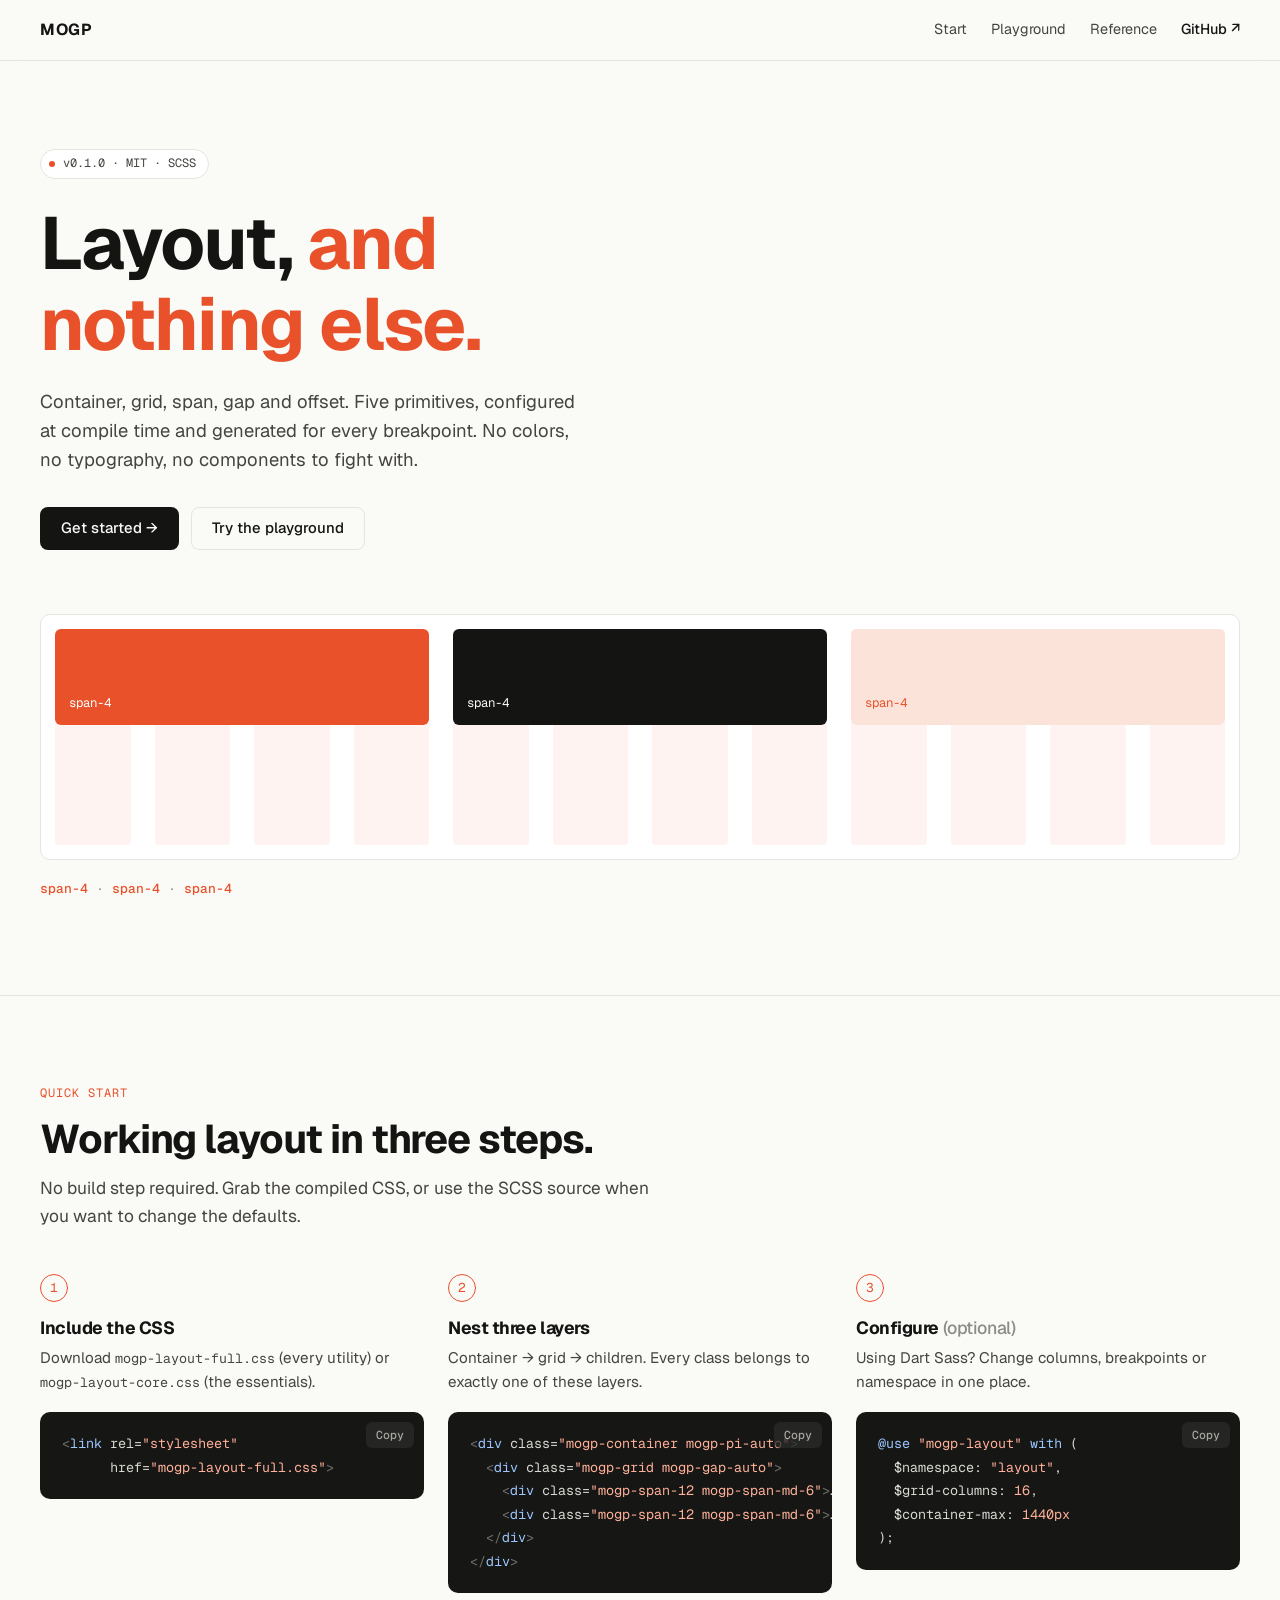
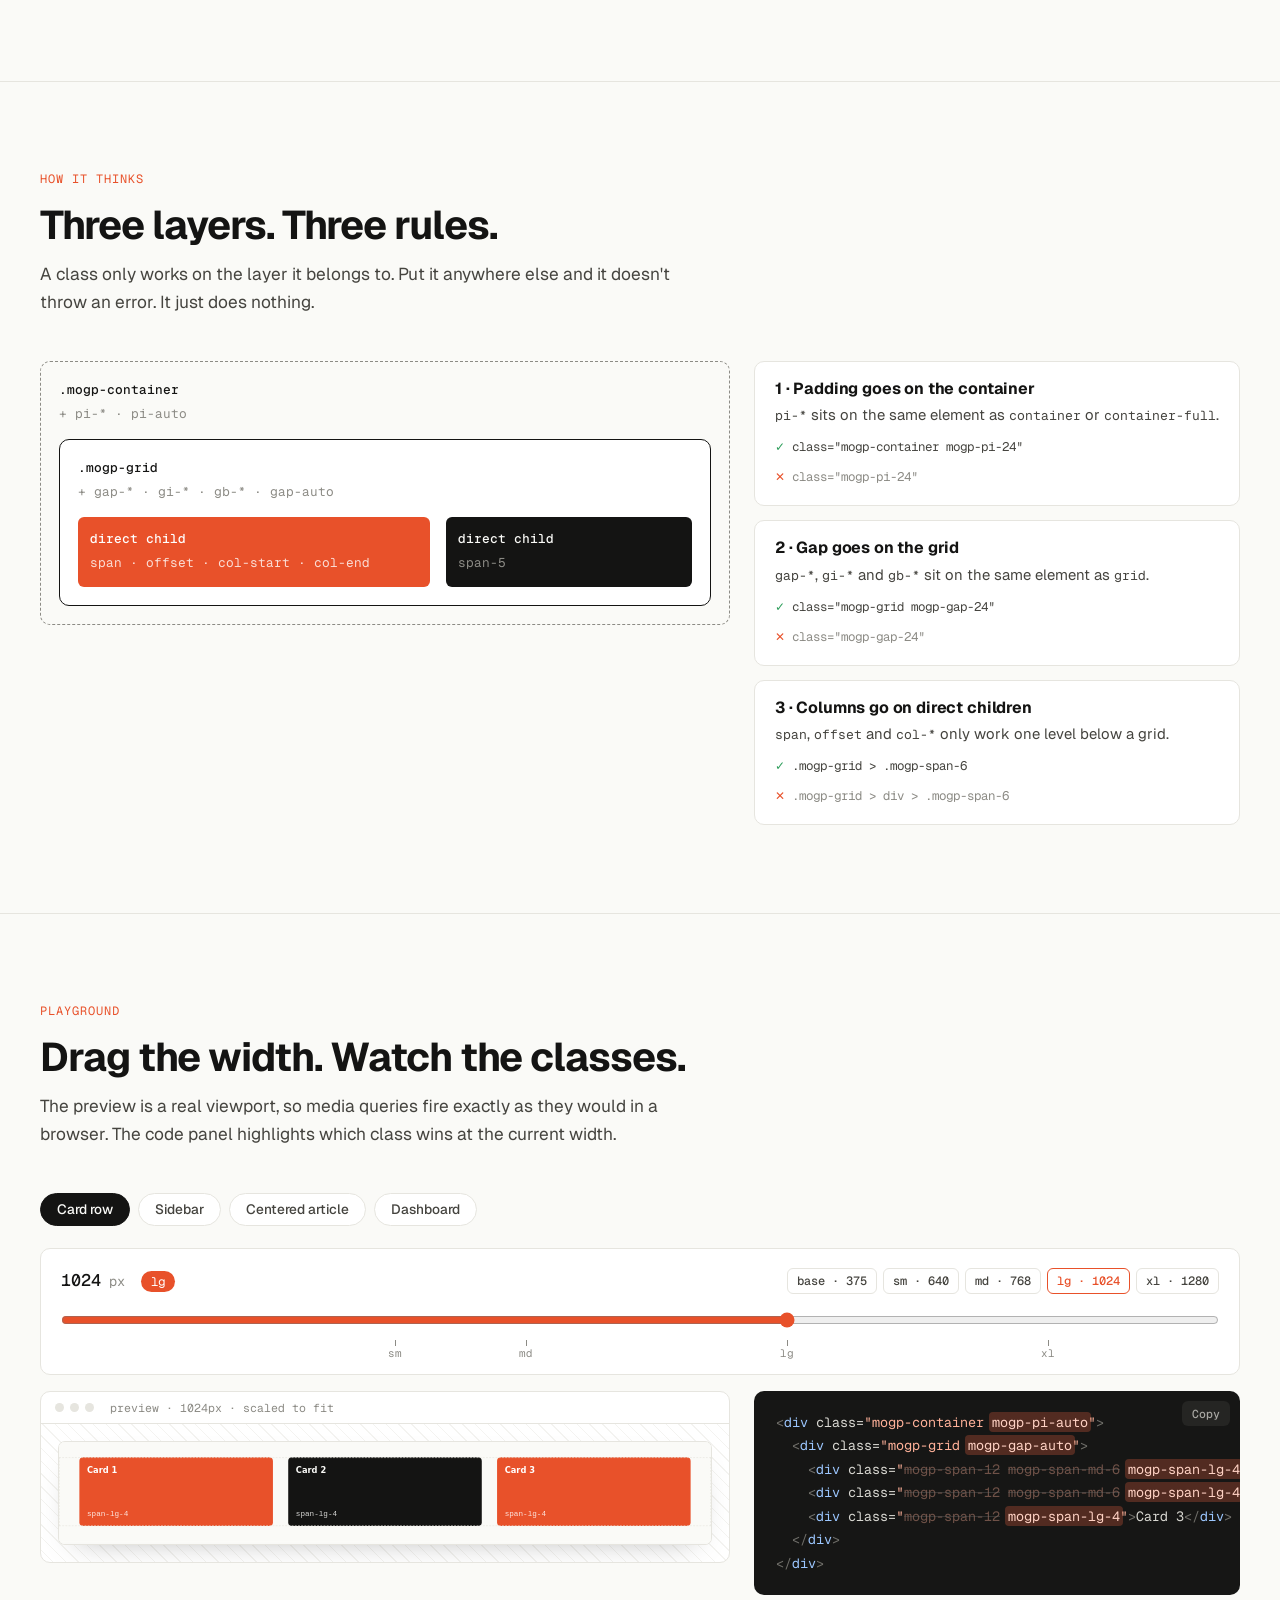
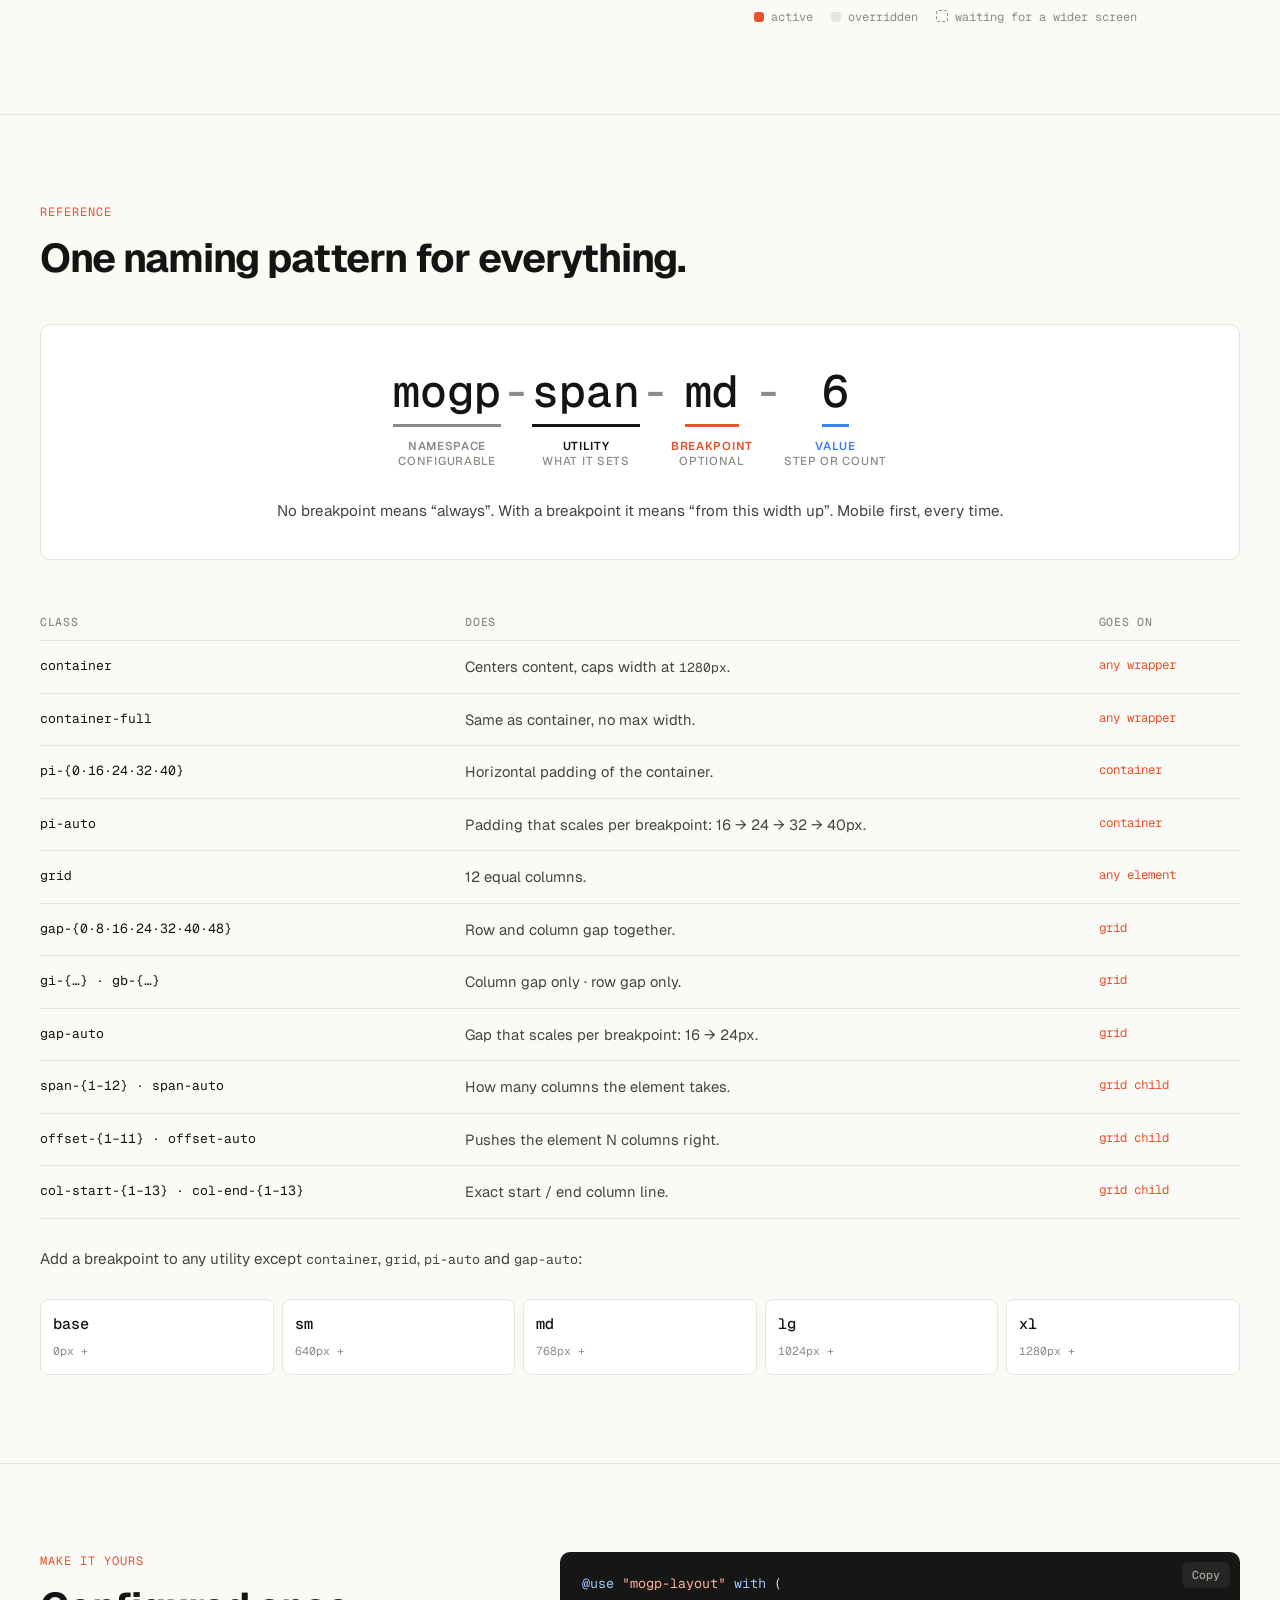
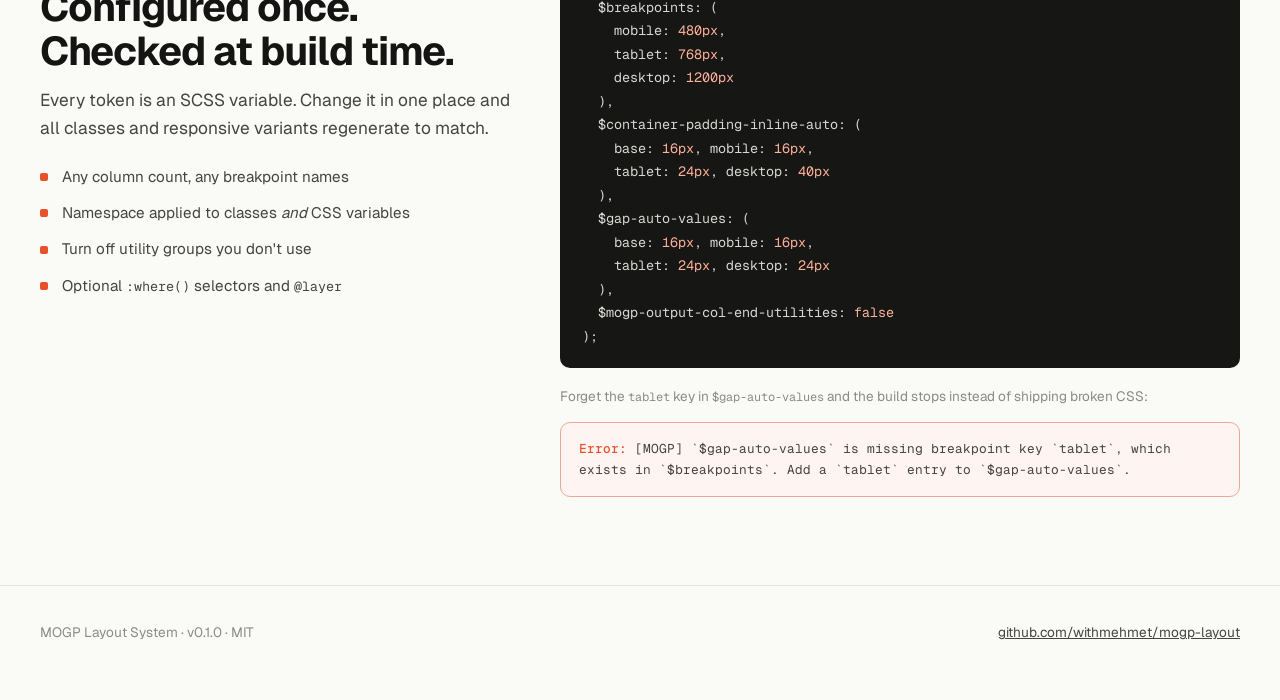
==== index.html @ 2ee68ce1 "Add GitHub Pages demo" ====
<!DOCTYPE html>
<html lang="en">
<head>
<meta charset="UTF-8">
<meta name="viewport" content="width=device-width, initial-scale=1">
<title>MOGP Layout System</title>
<meta name="description" content="MOGP: container, grid, span, gap and offset. A minimal, compile-time configurable SCSS layout system.">

<link rel="preconnect" href="https://fonts.googleapis.com">
<link rel="preconnect" href="https://fonts.gstatic.com" crossorigin>
<link href="https://fonts.googleapis.com/css2?family=Geist:wght@400;500;600;700&family=Geist+Mono:wght@400;500&display=swap" rel="stylesheet">

<!-- The library itself. This page's layout is built entirely with it. -->
<link rel="stylesheet" href="mogp-layout-full.css">

<style>
  /*
    Page chrome only: color, type, vertical rhythm, a little flex.
    Every container / grid / column decision on this page is a MOGP class.
  */

  :root {
    --bg:        #FAFAF7;
    --surface:   #FFFFFF;
    --line:      #E6E5DF;
    --muted:     #8C8B85;
    --text:      #45443F;
    --ink:       #141413;
    --accent:    #E8512A;
    --accent-2:  #FBE3DA;
    --code-bg:   #161615;
    --code-text: #D9D8D2;
    --code-dim:  #6F6E69;

    --font-sans: "Geist", -apple-system, "Segoe UI", sans-serif;
    --font-mono: "Geist Mono", ui-monospace, "Cascadia Code", monospace;
    --radius: 10px;
  }

  @media (prefers-color-scheme: dark) {
    :root {
      --bg:        #111110;
      --surface:   #1A1A19;
      --line:      #2A2A28;
      --muted:     #85847E;
      --text:      #C4C3BD;
      --ink:       #F4F3EE;
      --accent:    #FF6A42;
      --accent-2:  #3A1F16;
      --code-bg:   #0B0B0A;
      --code-text: #D9D8D2;
      --code-dim:  #5E5D58;
    }
  }

  * { box-sizing: border-box; }
  html { scroll-behavior: smooth; scroll-padding-top: 72px; }

  body {
    margin: 0;
    background: var(--bg);
    color: var(--text);
    font-family: var(--font-sans);
    font-size: 16px;
    line-height: 1.6;
    -webkit-font-smoothing: antialiased;
  }

  h1, h2, h3 { color: var(--ink); margin: 0; letter-spacing: -0.025em; line-height: 1.1; }
  p { margin: 0; }
  a { color: inherit; }
  code { font-family: var(--font-mono); font-size: 0.88em; }
  :focus-visible { outline: 2px solid var(--accent); outline-offset: 3px; border-radius: 4px; }

  .flex-row { display: flex; align-items: center; gap: 12px; flex-wrap: wrap; }
  .flex-between { display: flex; align-items: center; justify-content: space-between; gap: 16px; }

  /* ---------- header ---------- */
  .site-header {
    position: sticky; top: 0; z-index: 10;
    background: color-mix(in srgb, var(--bg) 85%, transparent);
    backdrop-filter: blur(10px);
    border-bottom: 1px solid var(--line);
  }
  .site-header .flex-between { block-size: 60px; }
  .wordmark { font-weight: 700; color: var(--ink); text-decoration: none; letter-spacing: 0.04em; }
  .nav { display: flex; gap: 24px; font-size: 0.9rem; }
  .nav a { text-decoration: none; color: var(--text); }
  .nav a:hover { color: var(--ink); }
  .nav .nav-gh { color: var(--ink); font-weight: 500; }
  @media (max-width: 639px) { .nav .nav-hide-sm { display: none; } }

  /* ---------- sections ---------- */
  .section { padding-block: 88px; border-top: 1px solid var(--line); }
  .eyebrow {
    font-family: var(--font-mono); font-size: 0.75rem; letter-spacing: 0.08em;
    text-transform: uppercase; color: var(--accent); margin-bottom: 14px;
  }
  .section h2 { font-size: clamp(1.8rem, 3.6vw, 2.5rem); }
  .section .lead { margin-top: 14px; font-size: 1.08rem; max-inline-size: 58ch; }
  .section-body { margin-top: 44px; }

  /* ---------- hero ---------- */
  .hero { padding-block: 88px 96px; }
  .badge {
    display: inline-flex; align-items: center; gap: 8px;
    font-family: var(--font-mono); font-size: 0.75rem; color: var(--text);
    border: 1px solid var(--line); border-radius: 999px; padding: 4px 12px 4px 8px;
    background: var(--surface);
  }
  .badge i { inline-size: 6px; block-size: 6px; border-radius: 50%; background: var(--accent); }
  .hero h1 { margin-top: 24px; font-size: clamp(2.6rem, 6.4vw, 4.6rem); font-weight: 700; max-inline-size: 13ch; }
  .hero h1 em { font-style: normal; color: var(--accent); }
  .hero .lead { margin-top: 22px; font-size: 1.15rem; max-inline-size: 46ch; }
  .hero-actions { margin-top: 32px; }

  .btn {
    display: inline-flex; align-items: center; gap: 8px;
    font: 500 0.93rem/1 var(--font-sans); text-decoration: none; cursor: pointer;
    padding: 13px 20px; border-radius: 8px; border: 1px solid transparent;
    transition: transform .15s ease, background .15s ease;
  }
  .btn:hover { transform: translateY(-1px); }
  .btn-primary { background: var(--ink); color: var(--bg); }
  .btn-ghost { background: transparent; color: var(--ink); border-color: var(--line); }
  .btn-ghost:hover { border-color: var(--muted); }

  .hero-stage { margin-top: 64px; }
  .hero-caption { margin-top: 18px; font-family: var(--font-mono); font-size: 0.82rem; color: var(--muted); min-block-size: 1.6em; transition: opacity .25s ease; }
  .hero-caption b { color: var(--accent); font-weight: 500; }

  /* live grid with a 12-column guide behind it */
  .guided { position: relative; padding: 14px; border: 1px solid var(--line); border-radius: var(--radius); background: var(--surface); }
  .guide { position: absolute; inset: 14px; pointer-events: none; }
  .guide > span { background: color-mix(in srgb, var(--accent) 7%, transparent); border-radius: 4px; }
  /* Reserve height for the tallest state (2 rows of cells) so cycling
     between 1-row and 2-row layouts never shifts the page below it. */
  .guided > .mogp-grid:not(.guide) { position: relative; min-block-size: 216px; align-content: start; }

  .cell {
    min-block-size: 96px; border-radius: 6px; padding: 12px 14px;
    background: var(--accent); color: #fff;
    display: flex; align-items: flex-end;
    font-family: var(--font-mono); font-size: 0.78rem;
    overflow-wrap: anywhere;
  }
  .cell.alt { background: var(--ink); color: var(--bg); }
  .cell.soft { background: var(--accent-2); color: var(--accent); }

  /* ---------- code ---------- */
  .code {
    position: relative; background: var(--code-bg); color: var(--code-text);
    border-radius: var(--radius); font: 0.84rem/1.75 var(--font-mono);
    padding: 20px 22px; overflow-x: auto; white-space: pre; min-inline-size: 0;
  }
  .code .t { color: var(--code-dim); }
  .code .c { color: #FFB199; }
  .code .k { color: #9CC7FF; }
  .copy {
    position: absolute; top: 10px; right: 10px;
    font: 500 0.72rem/1 var(--font-mono); color: var(--code-text);
    background: #2A2A28; border: 0; border-radius: 6px; padding: 7px 10px; cursor: pointer;
    opacity: .75;
  }
  .copy:hover { opacity: 1; }
  @media (max-width: 639px) { .code:has(.copy) { padding-top: 48px; } }

  /* ---------- quick start ---------- */
  .step { min-inline-size: 0; }
  .step-num {
    font-family: var(--font-mono); font-size: 0.8rem; color: var(--accent);
    border: 1px solid var(--accent); border-radius: 999px;
    inline-size: 28px; block-size: 28px; display: grid; place-items: center;
  }
  .step h3 { font-size: 1.1rem; margin-top: 16px; }
  .step p { margin-top: 8px; font-size: 0.95rem; }
  .step .code { margin-top: 18px; }

  /* ---------- mental model ---------- */
  .model { font-family: var(--font-mono); font-size: 0.8rem; }
  .layer { border-radius: var(--radius); padding: 18px; position: relative; }
  .layer-tag { display: inline-block; font-weight: 500; color: var(--ink); margin-bottom: 4px; }
  .layer-hint { color: var(--muted); display: block; margin-bottom: 14px; }
  .layer-container { border: 1.5px dashed var(--muted); }
  .layer-grid { border: 1.5px solid var(--ink); background: var(--surface); }
  .layer-child { border-radius: 6px; background: var(--accent); color: #fff; padding: 12px; min-block-size: 70px; }
  .layer-child .layer-tag { color: #fff; }
  .layer-child .layer-hint { color: rgba(255,255,255,.8); margin: 0; }

  .rules { display: grid; gap: 14px; }
  .rule { background: var(--surface); border: 1px solid var(--line); border-radius: var(--radius); padding: 18px 20px; }
  .rule h3 { font-size: 1rem; letter-spacing: -0.01em; }
  .rule p { margin-top: 6px; font-size: 0.93rem; }
  .rule .ok, .rule .no { display: block; margin-top: 10px; font-family: var(--font-mono); font-size: 0.78rem; overflow-wrap: anywhere; }
  .rule .ok::before { content: "✓  "; color: #2E9E5B; }
  .rule .no { color: var(--muted); }
  .rule .no::before { content: "✕  "; color: var(--accent); }

  /* ---------- playground ---------- */
  .pg-presets { display: flex; gap: 8px; flex-wrap: wrap; }
  .chip {
    font: 500 0.85rem/1 var(--font-sans); color: var(--text); cursor: pointer;
    background: var(--surface); border: 1px solid var(--line); border-radius: 999px; padding: 9px 16px;
  }
  .chip:hover { border-color: var(--muted); }
  .chip[aria-pressed="true"] { background: var(--ink); color: var(--bg); border-color: var(--ink); }

  .pg-controls { margin-top: 22px; background: var(--surface); border: 1px solid var(--line); border-radius: var(--radius); padding: 18px 20px 12px; }
  .pg-readout { font-family: var(--font-mono); font-size: 0.85rem; color: var(--muted); }
  .pg-readout b { color: var(--ink); font-weight: 500; font-size: 1.05rem; }
  .pg-readout .bp-pill { color: #fff; background: var(--accent); border-radius: 999px; padding: 2px 10px; margin-left: 8px; font-size: 0.78rem; }
  .bp-jumps { display: flex; gap: 6px; flex-wrap: wrap; }
  .bp-jumps button {
    font: 500 0.75rem/1 var(--font-mono); color: var(--text); cursor: pointer;
    background: transparent; border: 1px solid var(--line); border-radius: 6px; padding: 6px 9px;
  }
  .bp-jumps button.is-active { color: var(--accent); border-color: var(--accent); }

  .slider-wrap { position: relative; margin-top: 16px; padding-bottom: 26px; }
  input[type="range"] { inline-size: 100%; accent-color: var(--accent); margin: 0; }
  .ticks { position: absolute; left: 0; right: 0; bottom: 0; block-size: 22px; font: 0.68rem/1 var(--font-mono); color: var(--muted); }
  .ticks span { position: absolute; transform: translateX(-50%); white-space: nowrap; padding-top: 8px; }
  .ticks span::before { content: ""; position: absolute; top: 0; left: 50%; block-size: 6px; border-left: 1px solid var(--muted); }

  .browser { margin-top: 16px; border: 1px solid var(--line); border-radius: var(--radius); overflow: hidden; background: var(--surface); }
  .browser-bar { display: flex; align-items: center; gap: 6px; padding: 10px 14px; border-bottom: 1px solid var(--line); }
  .browser-bar i { inline-size: 9px; block-size: 9px; border-radius: 50%; background: var(--line); }
  .browser-bar span { margin-left: 10px; font: 0.72rem/1 var(--font-mono); color: var(--muted); }
  .stage { padding: 18px; background: repeating-linear-gradient(45deg, transparent 0 8px, color-mix(in srgb, var(--line) 45%, transparent) 8px 9px); }
  .frame-box { position: relative; margin-inline: auto; overflow: hidden; border-radius: 6px; box-shadow: 0 0 0 1px var(--line), 0 12px 32px -18px rgba(0,0,0,.35); transition: width .08s linear; }
  .frame-box iframe { position: absolute; top: 0; left: 0; border: 0; transform-origin: top left; background: var(--bg); display: block; }

  .pg-code { min-inline-size: 0; }
  .tok { border-radius: 4px; padding: 1px 3px; margin: 0 -3px; transition: background .15s, color .15s, opacity .15s; }
  .tok.is-on { background: color-mix(in srgb, #FF6A42 26%, transparent); color: #FFD2C4; }
  .tok.is-off { opacity: .38; text-decoration: line-through; text-decoration-color: rgba(255,255,255,.35); }
  .tok.is-wait { opacity: .38; }
  .legend { margin-top: 14px; display: flex; gap: 18px; flex-wrap: wrap; font: 0.75rem/1.4 var(--font-mono); color: var(--muted); }
  .legend span::before { content: ""; display: inline-block; inline-size: 10px; block-size: 10px; border-radius: 3px; margin-right: 7px; vertical-align: -1px; }
  .legend .l-on::before { background: var(--accent); }
  .legend .l-off::before { background: var(--line); }
  .legend .l-wait::before { border: 1px dashed var(--muted); }

  /* ---------- anatomy ---------- */
  .anatomy { background: var(--surface); border: 1px solid var(--line); border-radius: var(--radius); padding: 44px 24px 36px; text-align: center; }
  .anatomy-word { display: inline-flex; flex-wrap: wrap; justify-content: center; gap: 2px; font: 500 clamp(1.5rem, 5vw, 2.8rem)/1 var(--font-mono); color: var(--ink); }
  .part { display: inline-flex; flex-direction: column; align-items: center; gap: 12px; }
  .part-text { padding-bottom: 10px; border-bottom: 3px solid var(--c); }
  .part-label { font: 500 0.72rem/1.3 var(--font-sans); color: var(--muted); text-transform: uppercase; letter-spacing: .06em; }
  .part-label b { display: block; color: var(--c); font-weight: 600; }
  .sep { color: var(--muted); }
  .anatomy-note { margin-top: 30px; font-size: 0.95rem; }

  /* ---------- reference ---------- */
  .ref { inline-size: 100%; min-inline-size: 560px; border-collapse: collapse; font-size: 0.92rem; }
  .ref th { text-align: left; font: 500 0.72rem/1 var(--font-mono); text-transform: uppercase; letter-spacing: .06em; color: var(--muted); padding: 0 16px 12px 0; border-bottom: 1px solid var(--line); }
  .ref td { padding: 14px 16px 14px 0; border-bottom: 1px solid var(--line); vertical-align: top; }
  .ref td:first-child { font-family: var(--font-mono); font-size: 0.82rem; color: var(--ink); white-space: nowrap; }
  .ref .where { font-family: var(--font-mono); font-size: 0.78rem; color: var(--accent); white-space: nowrap; }
  .table-scroll { overflow-x: auto; }

  .bps { display: grid; grid-template-columns: repeat(auto-fit, minmax(104px, 1fr)); gap: 8px; margin-top: 28px; }
  .bp { border: 1px solid var(--line); border-radius: 8px; padding: 12px; background: var(--surface); font-family: var(--font-mono); }
  .bp b { display: block; color: var(--ink); font-size: 0.95rem; font-weight: 500; }
  .bp span { font-size: 0.72rem; color: var(--muted); }

  /* ---------- customize ---------- */
  .error {
    margin-top: 14px; border-radius: var(--radius); padding: 16px 18px;
    border: 1px solid color-mix(in srgb, var(--accent) 40%, var(--line));
    background: color-mix(in srgb, var(--accent) 6%, var(--surface));
    font: 0.8rem/1.6 var(--font-mono); color: var(--text); overflow-wrap: anywhere;
  }
  .error b { color: var(--accent); font-weight: 500; }
  .feature-list { list-style: none; padding: 0; margin: 22px 0 0; display: grid; gap: 12px; }
  .feature-list li { padding-left: 22px; position: relative; font-size: 0.95rem; }
  .feature-list li::before { content: ""; position: absolute; left: 0; top: .55em; inline-size: 8px; block-size: 8px; border-radius: 2px; background: var(--accent); }

  /* ---------- footer ---------- */
  .site-footer { border-top: 1px solid var(--line); padding-block: 36px 56px; font-size: 0.85rem; color: var(--muted); }
  .site-footer a { color: var(--text); }

  @media (prefers-reduced-motion: reduce) {
    html { scroll-behavior: auto; }
    * { transition: none !important; animation: none !important; }
  }
</style>
</head>
<body>

<!-- ============ HEADER ============ -->
<header class="site-header">
  <div class="mogp-container mogp-pi-auto flex-between">
    <a class="wordmark" href="#top">MOGP</a>
    <nav class="nav" aria-label="Sections">
      <a class="nav-hide-sm" href="#start">Start</a>
      <a class="nav-hide-sm" href="#playground">Playground</a>
      <a class="nav-hide-sm" href="#reference">Reference</a>
      <a class="nav-gh" href="https://github.com/withmehmet/mogp-layout" target="_blank" rel="noopener">GitHub ↗</a>
    </nav>
  </div>
</header>

<main id="top">

<!-- ============ HERO ============ -->
<section class="hero">
  <div class="mogp-container mogp-pi-auto">
    <span class="badge"><i></i>v0.1.0 · MIT · SCSS</span>
    <h1>Layout, <em>and nothing else.</em></h1>
    <p class="lead">
      Container, grid, span, gap and offset. Five primitives, configured at compile time
      and generated for every breakpoint. No colors, no typography, no components to fight with.
    </p>
    <div class="hero-actions flex-row">
      <a class="btn btn-primary" href="#start">Get started →</a>
      <a class="btn btn-ghost" href="#playground">Try the playground</a>
    </div>

    <div class="hero-stage">
      <div class="guided">
        <div class="mogp-grid mogp-gap-auto guide" aria-hidden="true" data-guide></div>
        <div class="mogp-grid mogp-gap-auto" id="hero-grid">
          <div class="cell"></div>
          <div class="cell alt"></div>
          <div class="cell soft"></div>
        </div>
      </div>
      <p class="hero-caption" id="hero-caption" aria-live="polite"></p>
    </div>
  </div>
</section>

<!-- ============ QUICK START ============ -->
<section class="section" id="start">
  <div class="mogp-container mogp-pi-auto">
    <p class="eyebrow">Quick start</p>
    <h2>Working layout in three steps.</h2>
    <p class="lead">No build step required. Grab the compiled CSS, or use the SCSS source when you want to change the defaults.</p>

    <div class="mogp-grid mogp-gap-auto section-body">
      <div class="step mogp-span-12 mogp-span-lg-4">
        <span class="step-num">1</span>
        <h3>Include the CSS</h3>
        <p>Download <code>mogp-layout-full.css</code> (every utility) or <code>mogp-layout-core.css</code> (the essentials).</p>
<div class="code"><button class="copy" type="button">Copy</button><span class="t">&lt;</span><span class="k">link</span> rel=<span class="c">"stylesheet"</span>
      href=<span class="c">"mogp-layout-full.css"</span><span class="t">&gt;</span></div>
      </div>

      <div class="step mogp-span-12 mogp-span-md-6 mogp-span-lg-4">
        <span class="step-num">2</span>
        <h3>Nest three layers</h3>
        <p>Container → grid → children. Every class belongs to exactly one of these layers.</p>
<div class="code"><button class="copy" type="button">Copy</button><span class="t">&lt;</span><span class="k">div</span> class=<span class="c">"mogp-container mogp-pi-auto"</span><span class="t">&gt;</span>
  <span class="t">&lt;</span><span class="k">div</span> class=<span class="c">"mogp-grid mogp-gap-auto"</span><span class="t">&gt;</span>
    <span class="t">&lt;</span><span class="k">div</span> class=<span class="c">"mogp-span-12 mogp-span-md-6"</span><span class="t">&gt;</span>…<span class="t">&lt;/</span><span class="k">div</span><span class="t">&gt;</span>
    <span class="t">&lt;</span><span class="k">div</span> class=<span class="c">"mogp-span-12 mogp-span-md-6"</span><span class="t">&gt;</span>…<span class="t">&lt;/</span><span class="k">div</span><span class="t">&gt;</span>
  <span class="t">&lt;/</span><span class="k">div</span><span class="t">&gt;</span>
<span class="t">&lt;/</span><span class="k">div</span><span class="t">&gt;</span></div>
      </div>

      <div class="step mogp-span-12 mogp-span-md-6 mogp-span-lg-4">
        <span class="step-num">3</span>
        <h3>Configure <span style="color:var(--muted);font-weight:500">(optional)</span></h3>
        <p>Using Dart Sass? Change columns, breakpoints or namespace in one place.</p>
<div class="code"><button class="copy" type="button">Copy</button><span class="k">@use</span> <span class="c">"mogp-layout"</span> <span class="k">with</span> (
  $namespace: <span class="c">"layout"</span>,
  $grid-columns: <span class="c">16</span>,
  $container-max: <span class="c">1440px</span>
);</div>
      </div>
    </div>
  </div>
</section>

<!-- ============ MENTAL MODEL ============ -->
<section class="section" id="model">
  <div class="mogp-container mogp-pi-auto">
    <p class="eyebrow">How it thinks</p>
    <h2>Three layers. Three rules.</h2>
    <p class="lead">A class only works on the layer it belongs to. Put it anywhere else and it doesn't throw an error. It just does nothing.</p>

    <div class="mogp-grid mogp-gap-auto section-body">
      <div class="mogp-span-12 mogp-span-lg-7 model" aria-hidden="true">
        <div class="layer layer-container">
          <span class="layer-tag">.mogp-container</span>
          <span class="layer-hint">+ pi-* · pi-auto</span>
          <div class="layer layer-grid">
            <span class="layer-tag">.mogp-grid</span>
            <span class="layer-hint">+ gap-* · gi-* · gb-* · gap-auto</span>
            <div class="mogp-grid mogp-gap-16">
              <div class="layer-child mogp-span-12 mogp-span-sm-7"><span class="layer-tag">direct child</span><span class="layer-hint">span · offset · col-start · col-end</span></div>
              <div class="layer-child mogp-span-12 mogp-span-sm-5" style="background:var(--ink)"><span class="layer-tag" style="color:var(--bg)">direct child</span><span class="layer-hint" style="color:var(--muted)">span-5</span></div>
            </div>
          </div>
        </div>
      </div>

      <div class="mogp-span-12 mogp-span-lg-5 rules">
        <div class="rule">
          <h3>1 · Padding goes on the container</h3>
          <p><code>pi-*</code> sits on the same element as <code>container</code> or <code>container-full</code>.</p>
          <span class="ok">class="mogp-container mogp-pi-24"</span>
          <span class="no">class="mogp-pi-24"</span>
        </div>
        <div class="rule">
          <h3>2 · Gap goes on the grid</h3>
          <p><code>gap-*</code>, <code>gi-*</code> and <code>gb-*</code> sit on the same element as <code>grid</code>.</p>
          <span class="ok">class="mogp-grid mogp-gap-24"</span>
          <span class="no">class="mogp-gap-24"</span>
        </div>
        <div class="rule">
          <h3>3 · Columns go on direct children</h3>
          <p><code>span</code>, <code>offset</code> and <code>col-*</code> only work one level below a grid.</p>
          <span class="ok">.mogp-grid &gt; .mogp-span-6</span>
          <span class="no">.mogp-grid &gt; div &gt; .mogp-span-6</span>
        </div>
      </div>
    </div>
  </div>
</section>

<!-- ============ PLAYGROUND ============ -->
<section class="section" id="playground">
  <div class="mogp-container mogp-pi-auto">
    <p class="eyebrow">Playground</p>
    <h2>Drag the width. Watch the classes.</h2>
    <p class="lead">The preview is a real viewport, so media queries fire exactly as they would in a browser. The code panel highlights which class wins at the current width.</p>

    <div class="section-body">
      <div class="pg-presets" role="group" aria-label="Layout presets" id="presets"></div>

      <div class="pg-controls">
        <div class="flex-between" style="flex-wrap:wrap">
          <p class="pg-readout" aria-live="polite"><b id="pg-width">1024</b> px <span class="bp-pill" id="pg-bp">lg</span></p>
          <div class="bp-jumps" id="bp-jumps"></div>
        </div>
        <div class="slider-wrap">
          <input type="range" id="pg-slider" min="320" max="1440" value="1024" aria-label="Preview viewport width">
          <div class="ticks" id="ticks" aria-hidden="true"></div>
        </div>
      </div>

      <div class="mogp-grid mogp-gap-auto" style="margin-top:16px">
        <div class="mogp-span-12 mogp-span-xl-7" style="min-inline-size:0">
          <div class="browser" style="margin-top:0">
            <div class="browser-bar" aria-hidden="true"><i></i><i></i><i></i><span id="pg-url">preview · 1024px</span></div>
            <div class="stage" id="stage">
              <div class="frame-box" id="frame-box">
                <iframe id="pg-frame" title="Layout preview" loading="lazy"></iframe>
              </div>
            </div>
          </div>
        </div>
        <div class="pg-code mogp-span-12 mogp-span-xl-5">
          <div class="code" id="pg-code"><button class="copy" type="button">Copy</button></div>
          <div class="legend">
            <span class="l-on">active</span>
            <span class="l-off">overridden</span>
            <span class="l-wait">waiting for a wider screen</span>
          </div>
        </div>
      </div>
    </div>
  </div>
</section>

<!-- ============ ANATOMY + REFERENCE ============ -->
<section class="section" id="reference">
  <div class="mogp-container mogp-pi-auto">
    <p class="eyebrow">Reference</p>
    <h2>One naming pattern for everything.</h2>

    <div class="anatomy section-body">
      <div class="anatomy-word" aria-label="mogp-span-md-6">
        <span class="part" style="--c:var(--muted)"><span class="part-text">mogp</span><span class="part-label"><b>namespace</b>configurable</span></span>
        <span class="sep">-</span>
        <span class="part" style="--c:var(--ink)"><span class="part-text">span</span><span class="part-label"><b>utility</b>what it sets</span></span>
        <span class="sep">-</span>
        <span class="part" style="--c:var(--accent)"><span class="part-text">md</span><span class="part-label"><b>breakpoint</b>optional</span></span>
        <span class="sep">-</span>
        <span class="part" style="--c:#3B82F6"><span class="part-text">6</span><span class="part-label"><b>value</b>step or count</span></span>
      </div>
      <p class="anatomy-note">No breakpoint means “always”. With a breakpoint it means “from this width up”. Mobile first, every time.</p>
    </div>

    <div class="mogp-grid mogp-gap-auto" style="margin-top:56px">
      <div class="mogp-span-12 table-scroll">
        <table class="ref">
          <thead><tr><th>Class</th><th>Does</th><th>Goes on</th></tr></thead>
          <tbody>
            <tr><td>container</td><td>Centers content, caps width at <code>1280px</code>.</td><td class="where">any wrapper</td></tr>
            <tr><td>container-full</td><td>Same as container, no max width.</td><td class="where">any wrapper</td></tr>
            <tr><td>pi-{0·16·24·32·40}</td><td>Horizontal padding of the container.</td><td class="where">container</td></tr>
            <tr><td>pi-auto</td><td>Padding that scales per breakpoint: 16 → 24 → 32 → 40px.</td><td class="where">container</td></tr>
            <tr><td>grid</td><td>12 equal columns.</td><td class="where">any element</td></tr>
            <tr><td>gap-{0·8·16·24·32·40·48}</td><td>Row and column gap together.</td><td class="where">grid</td></tr>
            <tr><td>gi-{…} · gb-{…}</td><td>Column gap only · row gap only.</td><td class="where">grid</td></tr>
            <tr><td>gap-auto</td><td>Gap that scales per breakpoint: 16 → 24px.</td><td class="where">grid</td></tr>
            <tr><td>span-{1–12} · span-auto</td><td>How many columns the element takes.</td><td class="where">grid child</td></tr>
            <tr><td>offset-{1–11} · offset-auto</td><td>Pushes the element N columns right.</td><td class="where">grid child</td></tr>
            <tr><td>col-start-{1–13} · col-end-{1–13}</td><td>Exact start / end column line.</td><td class="where">grid child</td></tr>
          </tbody>
        </table>
      </div>
    </div>

    <p style="margin-top:28px;font-size:.95rem">Add a breakpoint to any utility except <code>container</code>, <code>grid</code>, <code>pi-auto</code> and <code>gap-auto</code>:</p>
    <div class="bps">
      <div class="bp"><b>base</b><span>0px +</span></div>
      <div class="bp"><b>sm</b><span>640px +</span></div>
      <div class="bp"><b>md</b><span>768px +</span></div>
      <div class="bp"><b>lg</b><span>1024px +</span></div>
      <div class="bp"><b>xl</b><span>1280px +</span></div>
    </div>
  </div>
</section>

<!-- ============ CUSTOMIZE ============ -->
<section class="section" id="customize">
  <div class="mogp-container mogp-pi-auto">
    <div class="mogp-grid mogp-gap-auto mogp-gap-lg-48">
      <div class="mogp-span-12 mogp-span-lg-5">
        <p class="eyebrow">Make it yours</p>
        <h2>Configured once. Checked at build time.</h2>
        <p class="lead">Every token is an SCSS variable. Change it in one place and all classes and responsive variants regenerate to match.</p>
        <ul class="feature-list">
          <li>Any column count, any breakpoint names</li>
          <li>Namespace applied to classes <em>and</em> CSS variables</li>
          <li>Turn off utility groups you don't use</li>
          <li>Optional <code>:where()</code> selectors and <code>@layer</code></li>
        </ul>
      </div>
      <div class="mogp-span-12 mogp-span-lg-7" style="min-inline-size:0">
<div class="code"><button class="copy" type="button">Copy</button><span class="k">@use</span> <span class="c">"mogp-layout"</span> <span class="k">with</span> (
  $breakpoints: (
    mobile: <span class="c">480px</span>,
    tablet: <span class="c">768px</span>,
    desktop: <span class="c">1200px</span>
  ),
  $container-padding-inline-auto: (
    base: <span class="c">16px</span>, mobile: <span class="c">16px</span>,
    tablet: <span class="c">24px</span>, desktop: <span class="c">40px</span>
  ),
  $gap-auto-values: (
    base: <span class="c">16px</span>, mobile: <span class="c">16px</span>,
    tablet: <span class="c">24px</span>, desktop: <span class="c">24px</span>
  ),
  $mogp-output-col-end-utilities: <span class="c">false</span>
);</div>
        <p style="margin-top:18px;font-size:.85rem;color:var(--muted)">Forget the <code>tablet</code> key in <code>$gap-auto-values</code> and the build stops instead of shipping broken CSS:</p>
        <div class="error"><b>Error:</b> [MOGP] `$gap-auto-values` is missing breakpoint key `tablet`, which exists in `$breakpoints`. Add a `tablet` entry to `$gap-auto-values`.</div>
      </div>
    </div>
  </div>
</section>

</main>

<footer class="site-footer">
  <div class="mogp-container mogp-pi-auto flex-between" style="flex-wrap:wrap">
    <span>MOGP Layout System · v0.1.0 · MIT</span>
    <a href="https://github.com/withmehmet/mogp-layout" target="_blank" rel="noopener">github.com/withmehmet/mogp-layout</a>
  </div>
</footer>

<script>
(() => {
  const BREAKPOINTS = [['sm', 640], ['md', 768], ['lg', 1024], ['xl', 1280]];
  const reduceMotion = matchMedia('(prefers-reduced-motion: reduce)').matches;

  /* ---------- 12-column guides ---------- */
  document.querySelectorAll('[data-guide]').forEach(guide => {
    guide.innerHTML = '<span class="mogp-span-1"></span>'.repeat(12);
  });

  /* ---------- copy buttons ---------- */
  document.querySelectorAll('.copy').forEach(btn => {
    btn.addEventListener('click', async () => {
      const text = btn.parentElement.innerText.replace(btn.innerText, '').trim();
      try { await navigator.clipboard.writeText(text); btn.textContent = 'Copied'; }
      catch { btn.textContent = 'Press Ctrl+C'; }
      setTimeout(() => (btn.textContent = 'Copy'), 1400);
    });
  });

  /* ---------- hero: a live grid cycling through layouts ---------- */
  const HERO_STATES = [
    ['span-4', 'span-4', 'span-4'],
    ['span-8', 'span-4', 'span-12'],
    ['span-3', 'span-6', 'span-3'],
    ['span-6 offset-3', 'span-5', 'span-7'],
  ];
  const heroCells = [...document.querySelectorAll('#hero-grid .cell')];
  const heroCaption = document.getElementById('hero-caption');
  let heroIndex = 0;

  function applyHeroState(index) {
    heroCells.forEach((cell, i) => {
      const classes = HERO_STATES[index][i].split(' ');
      cell.className = cell.className.replace(/\bmogp-\S+/g, '').trim();
      classes.forEach(c => cell.classList.add('mogp-' + c));
      cell.textContent = classes.join(' ');
    });
    heroCaption.innerHTML = HERO_STATES[index].map(s => '<b>' + s + '</b>').join('  ·  ');
  }

  function animateHero() {
    const first = heroCells.map(c => c.getBoundingClientRect());
    heroIndex = (heroIndex + 1) % HERO_STATES.length;
    applyHeroState(heroIndex);
    heroCells.forEach((cell, i) => {
      const last = cell.getBoundingClientRect();
      const dx = first[i].left - last.left, dy = first[i].top - last.top;
      const sx = first[i].width / last.width, sy = first[i].height / last.height;
      cell.animate(
        [{ transformOrigin: 'top left', transform: `translate(${dx}px, ${dy}px) scale(${sx}, ${sy})` },
         { transformOrigin: 'top left', transform: 'none' }],
        { duration: 600, easing: 'cubic-bezier(.2,.8,.2,1)' }
      );
    });
  }

  applyHeroState(0);
  if (!reduceMotion) setInterval(animateHero, 2800);

  /* ---------- playground ---------- */
  // Each preset is the single source for both the preview markup and the code panel.
  const PRESETS = {
    'Card row': {
      container: 'mogp-container mogp-pi-auto',
      grid: 'mogp-grid mogp-gap-auto',
      items: [
        ['Card 1', 'mogp-span-12 mogp-span-md-6 mogp-span-lg-4'],
        ['Card 2', 'mogp-span-12 mogp-span-md-6 mogp-span-lg-4'],
        ['Card 3', 'mogp-span-12 mogp-span-lg-4'],
      ],
    },
    'Sidebar': {
      container: 'mogp-container mogp-pi-auto',
      grid: 'mogp-grid mogp-gap-16 mogp-gap-lg-32',
      items: [
        ['Sidebar', 'mogp-span-12 mogp-span-lg-3', 'tall'],
        ['Main', 'mogp-span-12 mogp-span-lg-9', 'tall'],
      ],
    },
    'Centered article': {
      container: 'mogp-container mogp-pi-auto',
      grid: 'mogp-grid mogp-gap-auto',
      items: [
        ['Article', 'mogp-span-12 mogp-span-md-8 mogp-offset-md-2 mogp-span-lg-6 mogp-offset-lg-3', 'tall'],
      ],
    },
    'Dashboard': {
      container: 'mogp-container-full mogp-pi-auto',
      grid: 'mogp-grid mogp-gap-auto',
      items: [
        ['KPI', 'mogp-span-6 mogp-span-lg-3'],
        ['KPI', 'mogp-span-6 mogp-span-lg-3'],
        ['KPI', 'mogp-span-6 mogp-span-lg-3'],
        ['KPI', 'mogp-span-6 mogp-span-lg-3'],
        ['Chart', 'mogp-span-12 mogp-span-xl-8', 'tall'],
        ['Activity', 'mogp-span-12 mogp-span-xl-4', 'tall'],
      ],
    },
  };

  const UTILITY_RE = /^mogp-(span|offset|col-start|col-end|gap|gi|gb|pi)-(?:(sm|md|lg|xl)-)?(.+)$/;
  const minWidthOf = bp => (bp ? BREAKPOINTS.find(([name]) => name === bp)[1] : 0);

  // For one element's class list at a given viewport width, returns each class's state:
  // 'on' (wins its utility group), 'off' (applies but is overridden), 'wait' (breakpoint not reached)
  // or 'plain' (not breakpoint-dependent).
  function classStates(classList, width) {
    const parsed = classList.split(' ').map(name => {
      const m = name.match(UTILITY_RE);
      return m ? { name, group: m[1], min: minWidthOf(m[2]) } : { name, group: null };
    });
    const winners = {};
    parsed.forEach((p, i) => {
      if (!p.group || p.min > width) return;
      const current = winners[p.group];
      if (current === undefined || parsed[current].min <= p.min) winners[p.group] = i;
    });
    return parsed.map((p, i) => ({
      name: p.name,
      state: !p.group ? 'plain' : p.min > width ? 'wait' : winners[p.group] === i ? 'on' : 'off',
    }));
  }

  const frame = document.getElementById('pg-frame');
  const frameBox = document.getElementById('frame-box');
  const stage = document.getElementById('stage');
  const slider = document.getElementById('pg-slider');
  const codeEl = document.getElementById('pg-code');
  const widthEl = document.getElementById('pg-width');
  const bpEl = document.getElementById('pg-bp');
  const urlEl = document.getElementById('pg-url');
  const presetsEl = document.getElementById('presets');
  const jumpsEl = document.getElementById('bp-jumps');
  const ticksEl = document.getElementById('ticks');

  let presetName = 'Card row';
  // Start small screens on a phone-sized preview; a scaled-down desktop would be unreadable there.
  let frameWidth = stage.clientWidth < 640 ? 375 : +slider.value;
  let frameHeight = 320;

  const escapeHtml = s => s.replace(/&/g, '&amp;').replace(/</g, '&lt;').replace(/>/g, '&gt;');

  function frameDocument(preset) {
    const items = preset.items.map(([label, cls, size], i) =>
      `<div class="${cls} item${size ? ' ' + size : ''}${i % 3 === 1 ? ' alt' : ''}" data-id="${i}"><strong>${escapeHtml(label)}</strong><span class="meta"></span></div>`
    ).join('');
    return `<!DOCTYPE html><html><head><meta charset="utf-8">
<link rel="stylesheet" href="mogp-layout-full.css">
<style>
  :root{--bg:#FAFAF7;--accent:#E8512A;--ink:#141413;--line:#E6E5DF}
  @media (prefers-color-scheme:dark){:root{--bg:#111110;--accent:#FF6A42;--ink:#F4F3EE;--line:#2A2A28}}
  html,body{margin:0;background:var(--bg)}
  body{padding-block:24px;font-family:"Geist Mono",ui-monospace,monospace}
  .wrap{outline:1px dashed var(--line);outline-offset:-1px}
  .item{min-block-size:84px;border-radius:6px;background:var(--accent);color:#fff;padding:12px;display:flex;flex-direction:column;justify-content:space-between;gap:8px;font-size:12px}
  .item.alt{background:var(--ink);color:var(--bg)}
  .item.tall{min-block-size:180px}
  .item strong{font-weight:600;font-family:system-ui,sans-serif;font-size:13px}
  .meta{opacity:.85;overflow-wrap:anywhere}
</style></head><body>
<div class="${preset.container} wrap"><div class="${preset.grid}">${items}</div></div>
<script>
  // offsetHeight of <html> is the content height; scrollHeight would never shrink below the viewport.
  const report = () => parent.postMessage({ mogpFrame: true, height: document.documentElement.offsetHeight }, '*');
  new ResizeObserver(report).observe(document.body);
  addEventListener('message', e => {
    if (!e.data || !e.data.labels) return;
    for (const [id, text] of Object.entries(e.data.labels)) {
      const el = document.querySelector('[data-id="' + id + '"] .meta');
      if (el) el.textContent = text;
    }
  });
<\/script></body></html>`;
  }

  function renderCode(preset, width) {
    const attr = cls => {
      const toks = classStates(cls, width)
        .map(({ name, state }) => `<span class="tok is-${state}">${name}</span>`).join(' ');
      return `class=<span class="c">"${toks}"</span>`;
    };
    const open = (cls, indent) => `${indent}<span class="t">&lt;</span><span class="k">div</span> ${attr(cls)}<span class="t">&gt;</span>`;
    const close = indent => `${indent}<span class="t">&lt;/</span><span class="k">div</span><span class="t">&gt;</span>`;
    const lines = [
      open(preset.container, ''),
      open(preset.grid, '  '),
      ...preset.items.map(([label, cls]) => open(cls, '    ') + escapeHtml(label) + close('')),
      close('  '),
      close(''),
    ];
    const copyBtn = codeEl.querySelector('.copy');
    codeEl.innerHTML = lines.join('\n');
    codeEl.prepend(copyBtn);
  }

  function sendLabels() {
    const preset = PRESETS[presetName];
    const labels = {};
    preset.items.forEach(([, cls], i) => {
      labels[i] = classStates(cls, frameWidth)
        .filter(t => t.state === 'on').map(t => t.name.replace('mogp-', '')).join(' ');
    });
    frame.contentWindow && frame.contentWindow.postMessage({ labels }, '*');
  }

  function activeBreakpoint(width) {
    let active = 'base';
    BREAKPOINTS.forEach(([name, min]) => { if (width >= min) active = name; });
    return active;
  }

  function layoutFrame() {
    const available = stage.clientWidth - 36;
    const scale = Math.min(1, available / frameWidth);
    frame.style.width = frameWidth + 'px';
    frame.style.height = frameHeight + 'px';
    frame.style.transform = `scale(${scale})`;
    frameBox.style.width = frameWidth * scale + 'px';
    frameBox.style.height = frameHeight * scale + 'px';
  }

  function setWidth(width) {
    frameWidth = width;
    slider.value = width;
    const bp = activeBreakpoint(width);
    widthEl.textContent = width;
    bpEl.textContent = bp;
    urlEl.textContent = `preview · ${width}px` + (stage.clientWidth - 36 < width ? ' · scaled to fit' : '');
    jumpsEl.querySelectorAll('button').forEach(b => b.classList.toggle('is-active', b.dataset.bp === bp));
    layoutFrame();
    renderCode(PRESETS[presetName], width);
    sendLabels();
  }

  function loadPreset(name) {
    presetName = name;
    presetsEl.querySelectorAll('.chip').forEach(c => c.setAttribute('aria-pressed', c.dataset.name === name));
    frame.srcdoc = frameDocument(PRESETS[name]);
    setWidth(frameWidth);
  }

  // controls
  Object.keys(PRESETS).forEach(name => {
    const chip = document.createElement('button');
    chip.type = 'button';
    chip.className = 'chip';
    chip.dataset.name = name;
    chip.textContent = name;
    chip.addEventListener('click', () => loadPreset(name));
    presetsEl.append(chip);
  });

  [['base', 375], ...BREAKPOINTS].forEach(([name, min]) => {
    const btn = document.createElement('button');
    btn.type = 'button';
    btn.dataset.bp = name;
    btn.textContent = name === 'base' ? 'base · 375' : `${name} · ${min}`;
    btn.addEventListener('click', () => setWidth(min));
    jumpsEl.append(btn);
  });

  const range = slider.max - slider.min;
  BREAKPOINTS.forEach(([name, min]) => {
    const tick = document.createElement('span');
    tick.style.left = `calc(${(min - slider.min) / range * 100}% + ${8 - 16 * (min - slider.min) / range}px)`;
    tick.textContent = name;
    ticksEl.append(tick);
  });

  slider.addEventListener('input', () => setWidth(+slider.value));
  frame.addEventListener('load', sendLabels);
  addEventListener('message', e => {
    if (e.source !== frame.contentWindow || !e.data || !e.data.mogpFrame) return;
    const height = Math.max(160, e.data.height);
    if (height === frameHeight) return;
    frameHeight = height;
    layoutFrame();
  });
  // Only react to the stage getting wider or narrower; its height follows the frame.
  let stageWidth = stage.clientWidth;
  new ResizeObserver(() => {
    if (stage.clientWidth === stageWidth) return;
    stageWidth = stage.clientWidth;
    setWidth(frameWidth);
  }).observe(stage);

  loadPreset(presetName);
})();
</script>
</body>
</html>
---- mogp-layout-full.css ----
/*! MOGP Layout System v0.1.0 */
/*! columns: 12 */
/*! breakpoints: sm, md, lg, xl */
/*! selectors: standard */
/*! core: container, container-full, grid, span, span auto, span responsive, pi-auto, gap-auto */
/*! pi utilities */
/*! pi responsive */
/*! gap utilities */
/*! gap responsive */
/*! gap axis utilities */
/*! gap axis responsive */
/*! col-start utilities */
/*! col-start responsive */
/*! col-end utilities */
/*! col-end responsive */
/*! offset utilities */
/*! offset responsive */
:root {
  --mogp-container-max: 1280px;
  --mogp-container-pi-base: 16px;
  --mogp-container-pi-sm: 24px;
  --mogp-container-pi-md: 24px;
  --mogp-container-pi-lg: 32px;
  --mogp-container-pi-xl: 40px;
  --mogp-gap-auto-base: 16px;
  --mogp-gap-auto-sm: 16px;
  --mogp-gap-auto-md: 24px;
  --mogp-gap-auto-lg: 24px;
  --mogp-gap-auto-xl: 24px;
}

.mogp-container,
.mogp-container-full {
  inline-size: 100%;
  margin-inline: auto;
  box-sizing: border-box;
  --mogp-container-pi: 0;
  padding-inline: var(--mogp-container-pi);
}

.mogp-container {
  max-inline-size: var(--mogp-container-max);
}

.mogp-container-full {
  max-inline-size: none;
}

.mogp-container.mogp-pi-auto,
.mogp-container-full.mogp-pi-auto {
  --mogp-container-pi: var(--mogp-container-pi-base);
}

@media (min-width: 640px) {
  .mogp-container.mogp-pi-auto,
  .mogp-container-full.mogp-pi-auto {
    --mogp-container-pi: var(--mogp-container-pi-sm);
  }
}
@media (min-width: 768px) {
  .mogp-container.mogp-pi-auto,
  .mogp-container-full.mogp-pi-auto {
    --mogp-container-pi: var(--mogp-container-pi-md);
  }
}
@media (min-width: 1024px) {
  .mogp-container.mogp-pi-auto,
  .mogp-container-full.mogp-pi-auto {
    --mogp-container-pi: var(--mogp-container-pi-lg);
  }
}
@media (min-width: 1280px) {
  .mogp-container.mogp-pi-auto,
  .mogp-container-full.mogp-pi-auto {
    --mogp-container-pi: var(--mogp-container-pi-xl);
  }
}
.mogp-container.mogp-pi-0,
.mogp-container-full.mogp-pi-0 {
  --mogp-container-pi: 0;
}

.mogp-container.mogp-pi-16,
.mogp-container-full.mogp-pi-16 {
  --mogp-container-pi: 16px;
}

.mogp-container.mogp-pi-24,
.mogp-container-full.mogp-pi-24 {
  --mogp-container-pi: 24px;
}

.mogp-container.mogp-pi-32,
.mogp-container-full.mogp-pi-32 {
  --mogp-container-pi: 32px;
}

.mogp-container.mogp-pi-40,
.mogp-container-full.mogp-pi-40 {
  --mogp-container-pi: 40px;
}

@media (min-width: 640px) {
  .mogp-container.mogp-pi-sm-0,
  .mogp-container-full.mogp-pi-sm-0 {
    --mogp-container-pi: 0;
  }
  .mogp-container.mogp-pi-sm-16,
  .mogp-container-full.mogp-pi-sm-16 {
    --mogp-container-pi: 16px;
  }
  .mogp-container.mogp-pi-sm-24,
  .mogp-container-full.mogp-pi-sm-24 {
    --mogp-container-pi: 24px;
  }
  .mogp-container.mogp-pi-sm-32,
  .mogp-container-full.mogp-pi-sm-32 {
    --mogp-container-pi: 32px;
  }
  .mogp-container.mogp-pi-sm-40,
  .mogp-container-full.mogp-pi-sm-40 {
    --mogp-container-pi: 40px;
  }
}
@media (min-width: 768px) {
  .mogp-container.mogp-pi-md-0,
  .mogp-container-full.mogp-pi-md-0 {
    --mogp-container-pi: 0;
  }
  .mogp-container.mogp-pi-md-16,
  .mogp-container-full.mogp-pi-md-16 {
    --mogp-container-pi: 16px;
  }
  .mogp-container.mogp-pi-md-24,
  .mogp-container-full.mogp-pi-md-24 {
    --mogp-container-pi: 24px;
  }
  .mogp-container.mogp-pi-md-32,
  .mogp-container-full.mogp-pi-md-32 {
    --mogp-container-pi: 32px;
  }
  .mogp-container.mogp-pi-md-40,
  .mogp-container-full.mogp-pi-md-40 {
    --mogp-container-pi: 40px;
  }
}
@media (min-width: 1024px) {
  .mogp-container.mogp-pi-lg-0,
  .mogp-container-full.mogp-pi-lg-0 {
    --mogp-container-pi: 0;
  }
  .mogp-container.mogp-pi-lg-16,
  .mogp-container-full.mogp-pi-lg-16 {
    --mogp-container-pi: 16px;
  }
  .mogp-container.mogp-pi-lg-24,
  .mogp-container-full.mogp-pi-lg-24 {
    --mogp-container-pi: 24px;
  }
  .mogp-container.mogp-pi-lg-32,
  .mogp-container-full.mogp-pi-lg-32 {
    --mogp-container-pi: 32px;
  }
  .mogp-container.mogp-pi-lg-40,
  .mogp-container-full.mogp-pi-lg-40 {
    --mogp-container-pi: 40px;
  }
}
@media (min-width: 1280px) {
  .mogp-container.mogp-pi-xl-0,
  .mogp-container-full.mogp-pi-xl-0 {
    --mogp-container-pi: 0;
  }
  .mogp-container.mogp-pi-xl-16,
  .mogp-container-full.mogp-pi-xl-16 {
    --mogp-container-pi: 16px;
  }
  .mogp-container.mogp-pi-xl-24,
  .mogp-container-full.mogp-pi-xl-24 {
    --mogp-container-pi: 24px;
  }
  .mogp-container.mogp-pi-xl-32,
  .mogp-container-full.mogp-pi-xl-32 {
    --mogp-container-pi: 32px;
  }
  .mogp-container.mogp-pi-xl-40,
  .mogp-container-full.mogp-pi-xl-40 {
    --mogp-container-pi: 40px;
  }
}
.mogp-grid {
  display: grid;
  grid-template-columns: repeat(12, minmax(0, 1fr));
  --mogp-gap: 0;
  --mogp-gap-inline: var(--mogp-gap);
  --mogp-gap-block: var(--mogp-gap);
  column-gap: var(--mogp-gap-inline);
  row-gap: var(--mogp-gap-block);
}

.mogp-grid > * {
  min-inline-size: 0;
}

.mogp-grid.mogp-gap-auto {
  --mogp-gap: var(--mogp-gap-auto-base);
}

@media (min-width: 640px) {
  .mogp-grid.mogp-gap-auto {
    --mogp-gap: var(--mogp-gap-auto-sm);
  }
}
@media (min-width: 768px) {
  .mogp-grid.mogp-gap-auto {
    --mogp-gap: var(--mogp-gap-auto-md);
  }
}
@media (min-width: 1024px) {
  .mogp-grid.mogp-gap-auto {
    --mogp-gap: var(--mogp-gap-auto-lg);
  }
}
@media (min-width: 1280px) {
  .mogp-grid.mogp-gap-auto {
    --mogp-gap: var(--mogp-gap-auto-xl);
  }
}
.mogp-grid > .mogp-span-auto {
  grid-column: auto;
}

.mogp-grid > .mogp-span-1 {
  grid-column: span 1/span 1;
}

.mogp-grid > .mogp-span-2 {
  grid-column: span 2/span 2;
}

.mogp-grid > .mogp-span-3 {
  grid-column: span 3/span 3;
}

.mogp-grid > .mogp-span-4 {
  grid-column: span 4/span 4;
}

.mogp-grid > .mogp-span-5 {
  grid-column: span 5/span 5;
}

.mogp-grid > .mogp-span-6 {
  grid-column: span 6/span 6;
}

.mogp-grid > .mogp-span-7 {
  grid-column: span 7/span 7;
}

.mogp-grid > .mogp-span-8 {
  grid-column: span 8/span 8;
}

.mogp-grid > .mogp-span-9 {
  grid-column: span 9/span 9;
}

.mogp-grid > .mogp-span-10 {
  grid-column: span 10/span 10;
}

.mogp-grid > .mogp-span-11 {
  grid-column: span 11/span 11;
}

.mogp-grid > .mogp-span-12 {
  grid-column: span 12/span 12;
}

@media (min-width: 640px) {
  .mogp-grid > .mogp-span-sm-auto {
    grid-column: auto;
  }
  .mogp-grid > .mogp-span-sm-1 {
    grid-column: span 1/span 1;
  }
  .mogp-grid > .mogp-span-sm-2 {
    grid-column: span 2/span 2;
  }
  .mogp-grid > .mogp-span-sm-3 {
    grid-column: span 3/span 3;
  }
  .mogp-grid > .mogp-span-sm-4 {
    grid-column: span 4/span 4;
  }
  .mogp-grid > .mogp-span-sm-5 {
    grid-column: span 5/span 5;
  }
  .mogp-grid > .mogp-span-sm-6 {
    grid-column: span 6/span 6;
  }
  .mogp-grid > .mogp-span-sm-7 {
    grid-column: span 7/span 7;
  }
  .mogp-grid > .mogp-span-sm-8 {
    grid-column: span 8/span 8;
  }
  .mogp-grid > .mogp-span-sm-9 {
    grid-column: span 9/span 9;
  }
  .mogp-grid > .mogp-span-sm-10 {
    grid-column: span 10/span 10;
  }
  .mogp-grid > .mogp-span-sm-11 {
    grid-column: span 11/span 11;
  }
  .mogp-grid > .mogp-span-sm-12 {
    grid-column: span 12/span 12;
  }
}
@media (min-width: 768px) {
  .mogp-grid > .mogp-span-md-auto {
    grid-column: auto;
  }
  .mogp-grid > .mogp-span-md-1 {
    grid-column: span 1/span 1;
  }
  .mogp-grid > .mogp-span-md-2 {
    grid-column: span 2/span 2;
  }
  .mogp-grid > .mogp-span-md-3 {
    grid-column: span 3/span 3;
  }
  .mogp-grid > .mogp-span-md-4 {
    grid-column: span 4/span 4;
  }
  .mogp-grid > .mogp-span-md-5 {
    grid-column: span 5/span 5;
  }
  .mogp-grid > .mogp-span-md-6 {
    grid-column: span 6/span 6;
  }
  .mogp-grid > .mogp-span-md-7 {
    grid-column: span 7/span 7;
  }
  .mogp-grid > .mogp-span-md-8 {
    grid-column: span 8/span 8;
  }
  .mogp-grid > .mogp-span-md-9 {
    grid-column: span 9/span 9;
  }
  .mogp-grid > .mogp-span-md-10 {
    grid-column: span 10/span 10;
  }
  .mogp-grid > .mogp-span-md-11 {
    grid-column: span 11/span 11;
  }
  .mogp-grid > .mogp-span-md-12 {
    grid-column: span 12/span 12;
  }
}
@media (min-width: 1024px) {
  .mogp-grid > .mogp-span-lg-auto {
    grid-column: auto;
  }
  .mogp-grid > .mogp-span-lg-1 {
    grid-column: span 1/span 1;
  }
  .mogp-grid > .mogp-span-lg-2 {
    grid-column: span 2/span 2;
  }
  .mogp-grid > .mogp-span-lg-3 {
    grid-column: span 3/span 3;
  }
  .mogp-grid > .mogp-span-lg-4 {
    grid-column: span 4/span 4;
  }
  .mogp-grid > .mogp-span-lg-5 {
    grid-column: span 5/span 5;
  }
  .mogp-grid > .mogp-span-lg-6 {
    grid-column: span 6/span 6;
  }
  .mogp-grid > .mogp-span-lg-7 {
    grid-column: span 7/span 7;
  }
  .mogp-grid > .mogp-span-lg-8 {
    grid-column: span 8/span 8;
  }
  .mogp-grid > .mogp-span-lg-9 {
    grid-column: span 9/span 9;
  }
  .mogp-grid > .mogp-span-lg-10 {
    grid-column: span 10/span 10;
  }
  .mogp-grid > .mogp-span-lg-11 {
    grid-column: span 11/span 11;
  }
  .mogp-grid > .mogp-span-lg-12 {
    grid-column: span 12/span 12;
  }
}
@media (min-width: 1280px) {
  .mogp-grid > .mogp-span-xl-auto {
    grid-column: auto;
  }
  .mogp-grid > .mogp-span-xl-1 {
    grid-column: span 1/span 1;
  }
  .mogp-grid > .mogp-span-xl-2 {
    grid-column: span 2/span 2;
  }
  .mogp-grid > .mogp-span-xl-3 {
    grid-column: span 3/span 3;
  }
  .mogp-grid > .mogp-span-xl-4 {
    grid-column: span 4/span 4;
  }
  .mogp-grid > .mogp-span-xl-5 {
    grid-column: span 5/span 5;
  }
  .mogp-grid > .mogp-span-xl-6 {
    grid-column: span 6/span 6;
  }
  .mogp-grid > .mogp-span-xl-7 {
    grid-column: span 7/span 7;
  }
  .mogp-grid > .mogp-span-xl-8 {
    grid-column: span 8/span 8;
  }
  .mogp-grid > .mogp-span-xl-9 {
    grid-column: span 9/span 9;
  }
  .mogp-grid > .mogp-span-xl-10 {
    grid-column: span 10/span 10;
  }
  .mogp-grid > .mogp-span-xl-11 {
    grid-column: span 11/span 11;
  }
  .mogp-grid > .mogp-span-xl-12 {
    grid-column: span 12/span 12;
  }
}
.mogp-grid > .mogp-col-start-1 {
  grid-column-start: 1;
}

.mogp-grid > .mogp-col-start-2 {
  grid-column-start: 2;
}

.mogp-grid > .mogp-col-start-3 {
  grid-column-start: 3;
}

.mogp-grid > .mogp-col-start-4 {
  grid-column-start: 4;
}

.mogp-grid > .mogp-col-start-5 {
  grid-column-start: 5;
}

.mogp-grid > .mogp-col-start-6 {
  grid-column-start: 6;
}

.mogp-grid > .mogp-col-start-7 {
  grid-column-start: 7;
}

.mogp-grid > .mogp-col-start-8 {
  grid-column-start: 8;
}

.mogp-grid > .mogp-col-start-9 {
  grid-column-start: 9;
}

.mogp-grid > .mogp-col-start-10 {
  grid-column-start: 10;
}

.mogp-grid > .mogp-col-start-11 {
  grid-column-start: 11;
}

.mogp-grid > .mogp-col-start-12 {
  grid-column-start: 12;
}

.mogp-grid > .mogp-col-start-13 {
  grid-column-start: 13;
}

@media (min-width: 640px) {
  .mogp-grid > .mogp-col-start-sm-1 {
    grid-column-start: 1;
  }
  .mogp-grid > .mogp-col-start-sm-2 {
    grid-column-start: 2;
  }
  .mogp-grid > .mogp-col-start-sm-3 {
    grid-column-start: 3;
  }
  .mogp-grid > .mogp-col-start-sm-4 {
    grid-column-start: 4;
  }
  .mogp-grid > .mogp-col-start-sm-5 {
    grid-column-start: 5;
  }
  .mogp-grid > .mogp-col-start-sm-6 {
    grid-column-start: 6;
  }
  .mogp-grid > .mogp-col-start-sm-7 {
    grid-column-start: 7;
  }
  .mogp-grid > .mogp-col-start-sm-8 {
    grid-column-start: 8;
  }
  .mogp-grid > .mogp-col-start-sm-9 {
    grid-column-start: 9;
  }
  .mogp-grid > .mogp-col-start-sm-10 {
    grid-column-start: 10;
  }
  .mogp-grid > .mogp-col-start-sm-11 {
    grid-column-start: 11;
  }
  .mogp-grid > .mogp-col-start-sm-12 {
    grid-column-start: 12;
  }
  .mogp-grid > .mogp-col-start-sm-13 {
    grid-column-start: 13;
  }
}
@media (min-width: 768px) {
  .mogp-grid > .mogp-col-start-md-1 {
    grid-column-start: 1;
  }
  .mogp-grid > .mogp-col-start-md-2 {
    grid-column-start: 2;
  }
  .mogp-grid > .mogp-col-start-md-3 {
    grid-column-start: 3;
  }
  .mogp-grid > .mogp-col-start-md-4 {
    grid-column-start: 4;
  }
  .mogp-grid > .mogp-col-start-md-5 {
    grid-column-start: 5;
  }
  .mogp-grid > .mogp-col-start-md-6 {
    grid-column-start: 6;
  }
  .mogp-grid > .mogp-col-start-md-7 {
    grid-column-start: 7;
  }
  .mogp-grid > .mogp-col-start-md-8 {
    grid-column-start: 8;
  }
  .mogp-grid > .mogp-col-start-md-9 {
    grid-column-start: 9;
  }
  .mogp-grid > .mogp-col-start-md-10 {
    grid-column-start: 10;
  }
  .mogp-grid > .mogp-col-start-md-11 {
    grid-column-start: 11;
  }
  .mogp-grid > .mogp-col-start-md-12 {
    grid-column-start: 12;
  }
  .mogp-grid > .mogp-col-start-md-13 {
    grid-column-start: 13;
  }
}
@media (min-width: 1024px) {
  .mogp-grid > .mogp-col-start-lg-1 {
    grid-column-start: 1;
  }
  .mogp-grid > .mogp-col-start-lg-2 {
    grid-column-start: 2;
  }
  .mogp-grid > .mogp-col-start-lg-3 {
    grid-column-start: 3;
  }
  .mogp-grid > .mogp-col-start-lg-4 {
    grid-column-start: 4;
  }
  .mogp-grid > .mogp-col-start-lg-5 {
    grid-column-start: 5;
  }
  .mogp-grid > .mogp-col-start-lg-6 {
    grid-column-start: 6;
  }
  .mogp-grid > .mogp-col-start-lg-7 {
    grid-column-start: 7;
  }
  .mogp-grid > .mogp-col-start-lg-8 {
    grid-column-start: 8;
  }
  .mogp-grid > .mogp-col-start-lg-9 {
    grid-column-start: 9;
  }
  .mogp-grid > .mogp-col-start-lg-10 {
    grid-column-start: 10;
  }
  .mogp-grid > .mogp-col-start-lg-11 {
    grid-column-start: 11;
  }
  .mogp-grid > .mogp-col-start-lg-12 {
    grid-column-start: 12;
  }
  .mogp-grid > .mogp-col-start-lg-13 {
    grid-column-start: 13;
  }
}
@media (min-width: 1280px) {
  .mogp-grid > .mogp-col-start-xl-1 {
    grid-column-start: 1;
  }
  .mogp-grid > .mogp-col-start-xl-2 {
    grid-column-start: 2;
  }
  .mogp-grid > .mogp-col-start-xl-3 {
    grid-column-start: 3;
  }
  .mogp-grid > .mogp-col-start-xl-4 {
    grid-column-start: 4;
  }
  .mogp-grid > .mogp-col-start-xl-5 {
    grid-column-start: 5;
  }
  .mogp-grid > .mogp-col-start-xl-6 {
    grid-column-start: 6;
  }
  .mogp-grid > .mogp-col-start-xl-7 {
    grid-column-start: 7;
  }
  .mogp-grid > .mogp-col-start-xl-8 {
    grid-column-start: 8;
  }
  .mogp-grid > .mogp-col-start-xl-9 {
    grid-column-start: 9;
  }
  .mogp-grid > .mogp-col-start-xl-10 {
    grid-column-start: 10;
  }
  .mogp-grid > .mogp-col-start-xl-11 {
    grid-column-start: 11;
  }
  .mogp-grid > .mogp-col-start-xl-12 {
    grid-column-start: 12;
  }
  .mogp-grid > .mogp-col-start-xl-13 {
    grid-column-start: 13;
  }
}
.mogp-grid > .mogp-col-end-1 {
  grid-column-end: 1;
}

.mogp-grid > .mogp-col-end-2 {
  grid-column-end: 2;
}

.mogp-grid > .mogp-col-end-3 {
  grid-column-end: 3;
}

.mogp-grid > .mogp-col-end-4 {
  grid-column-end: 4;
}

.mogp-grid > .mogp-col-end-5 {
  grid-column-end: 5;
}

.mogp-grid > .mogp-col-end-6 {
  grid-column-end: 6;
}

.mogp-grid > .mogp-col-end-7 {
  grid-column-end: 7;
}

.mogp-grid > .mogp-col-end-8 {
  grid-column-end: 8;
}

.mogp-grid > .mogp-col-end-9 {
  grid-column-end: 9;
}

.mogp-grid > .mogp-col-end-10 {
  grid-column-end: 10;
}

.mogp-grid > .mogp-col-end-11 {
  grid-column-end: 11;
}

.mogp-grid > .mogp-col-end-12 {
  grid-column-end: 12;
}

.mogp-grid > .mogp-col-end-13 {
  grid-column-end: 13;
}

@media (min-width: 640px) {
  .mogp-grid > .mogp-col-end-sm-1 {
    grid-column-end: 1;
  }
  .mogp-grid > .mogp-col-end-sm-2 {
    grid-column-end: 2;
  }
  .mogp-grid > .mogp-col-end-sm-3 {
    grid-column-end: 3;
  }
  .mogp-grid > .mogp-col-end-sm-4 {
    grid-column-end: 4;
  }
  .mogp-grid > .mogp-col-end-sm-5 {
    grid-column-end: 5;
  }
  .mogp-grid > .mogp-col-end-sm-6 {
    grid-column-end: 6;
  }
  .mogp-grid > .mogp-col-end-sm-7 {
    grid-column-end: 7;
  }
  .mogp-grid > .mogp-col-end-sm-8 {
    grid-column-end: 8;
  }
  .mogp-grid > .mogp-col-end-sm-9 {
    grid-column-end: 9;
  }
  .mogp-grid > .mogp-col-end-sm-10 {
    grid-column-end: 10;
  }
  .mogp-grid > .mogp-col-end-sm-11 {
    grid-column-end: 11;
  }
  .mogp-grid > .mogp-col-end-sm-12 {
    grid-column-end: 12;
  }
  .mogp-grid > .mogp-col-end-sm-13 {
    grid-column-end: 13;
  }
}
@media (min-width: 768px) {
  .mogp-grid > .mogp-col-end-md-1 {
    grid-column-end: 1;
  }
  .mogp-grid > .mogp-col-end-md-2 {
    grid-column-end: 2;
  }
  .mogp-grid > .mogp-col-end-md-3 {
    grid-column-end: 3;
  }
  .mogp-grid > .mogp-col-end-md-4 {
    grid-column-end: 4;
  }
  .mogp-grid > .mogp-col-end-md-5 {
    grid-column-end: 5;
  }
  .mogp-grid > .mogp-col-end-md-6 {
    grid-column-end: 6;
  }
  .mogp-grid > .mogp-col-end-md-7 {
    grid-column-end: 7;
  }
  .mogp-grid > .mogp-col-end-md-8 {
    grid-column-end: 8;
  }
  .mogp-grid > .mogp-col-end-md-9 {
    grid-column-end: 9;
  }
  .mogp-grid > .mogp-col-end-md-10 {
    grid-column-end: 10;
  }
  .mogp-grid > .mogp-col-end-md-11 {
    grid-column-end: 11;
  }
  .mogp-grid > .mogp-col-end-md-12 {
    grid-column-end: 12;
  }
  .mogp-grid > .mogp-col-end-md-13 {
    grid-column-end: 13;
  }
}
@media (min-width: 1024px) {
  .mogp-grid > .mogp-col-end-lg-1 {
    grid-column-end: 1;
  }
  .mogp-grid > .mogp-col-end-lg-2 {
    grid-column-end: 2;
  }
  .mogp-grid > .mogp-col-end-lg-3 {
    grid-column-end: 3;
  }
  .mogp-grid > .mogp-col-end-lg-4 {
    grid-column-end: 4;
  }
  .mogp-grid > .mogp-col-end-lg-5 {
    grid-column-end: 5;
  }
  .mogp-grid > .mogp-col-end-lg-6 {
    grid-column-end: 6;
  }
  .mogp-grid > .mogp-col-end-lg-7 {
    grid-column-end: 7;
  }
  .mogp-grid > .mogp-col-end-lg-8 {
    grid-column-end: 8;
  }
  .mogp-grid > .mogp-col-end-lg-9 {
    grid-column-end: 9;
  }
  .mogp-grid > .mogp-col-end-lg-10 {
    grid-column-end: 10;
  }
  .mogp-grid > .mogp-col-end-lg-11 {
    grid-column-end: 11;
  }
  .mogp-grid > .mogp-col-end-lg-12 {
    grid-column-end: 12;
  }
  .mogp-grid > .mogp-col-end-lg-13 {
    grid-column-end: 13;
  }
}
@media (min-width: 1280px) {
  .mogp-grid > .mogp-col-end-xl-1 {
    grid-column-end: 1;
  }
  .mogp-grid > .mogp-col-end-xl-2 {
    grid-column-end: 2;
  }
  .mogp-grid > .mogp-col-end-xl-3 {
    grid-column-end: 3;
  }
  .mogp-grid > .mogp-col-end-xl-4 {
    grid-column-end: 4;
  }
  .mogp-grid > .mogp-col-end-xl-5 {
    grid-column-end: 5;
  }
  .mogp-grid > .mogp-col-end-xl-6 {
    grid-column-end: 6;
  }
  .mogp-grid > .mogp-col-end-xl-7 {
    grid-column-end: 7;
  }
  .mogp-grid > .mogp-col-end-xl-8 {
    grid-column-end: 8;
  }
  .mogp-grid > .mogp-col-end-xl-9 {
    grid-column-end: 9;
  }
  .mogp-grid > .mogp-col-end-xl-10 {
    grid-column-end: 10;
  }
  .mogp-grid > .mogp-col-end-xl-11 {
    grid-column-end: 11;
  }
  .mogp-grid > .mogp-col-end-xl-12 {
    grid-column-end: 12;
  }
  .mogp-grid > .mogp-col-end-xl-13 {
    grid-column-end: 13;
  }
}
.mogp-grid > .mogp-offset-auto {
  grid-column-start: auto;
}

.mogp-grid > .mogp-offset-1 {
  grid-column-start: 2;
}

.mogp-grid > .mogp-offset-2 {
  grid-column-start: 3;
}

.mogp-grid > .mogp-offset-3 {
  grid-column-start: 4;
}

.mogp-grid > .mogp-offset-4 {
  grid-column-start: 5;
}

.mogp-grid > .mogp-offset-5 {
  grid-column-start: 6;
}

.mogp-grid > .mogp-offset-6 {
  grid-column-start: 7;
}

.mogp-grid > .mogp-offset-7 {
  grid-column-start: 8;
}

.mogp-grid > .mogp-offset-8 {
  grid-column-start: 9;
}

.mogp-grid > .mogp-offset-9 {
  grid-column-start: 10;
}

.mogp-grid > .mogp-offset-10 {
  grid-column-start: 11;
}

.mogp-grid > .mogp-offset-11 {
  grid-column-start: 12;
}

@media (min-width: 640px) {
  .mogp-grid > .mogp-offset-sm-auto {
    grid-column-start: auto;
  }
  .mogp-grid > .mogp-offset-sm-1 {
    grid-column-start: 2;
  }
  .mogp-grid > .mogp-offset-sm-2 {
    grid-column-start: 3;
  }
  .mogp-grid > .mogp-offset-sm-3 {
    grid-column-start: 4;
  }
  .mogp-grid > .mogp-offset-sm-4 {
    grid-column-start: 5;
  }
  .mogp-grid > .mogp-offset-sm-5 {
    grid-column-start: 6;
  }
  .mogp-grid > .mogp-offset-sm-6 {
    grid-column-start: 7;
  }
  .mogp-grid > .mogp-offset-sm-7 {
    grid-column-start: 8;
  }
  .mogp-grid > .mogp-offset-sm-8 {
    grid-column-start: 9;
  }
  .mogp-grid > .mogp-offset-sm-9 {
    grid-column-start: 10;
  }
  .mogp-grid > .mogp-offset-sm-10 {
    grid-column-start: 11;
  }
  .mogp-grid > .mogp-offset-sm-11 {
    grid-column-start: 12;
  }
}
@media (min-width: 768px) {
  .mogp-grid > .mogp-offset-md-auto {
    grid-column-start: auto;
  }
  .mogp-grid > .mogp-offset-md-1 {
    grid-column-start: 2;
  }
  .mogp-grid > .mogp-offset-md-2 {
    grid-column-start: 3;
  }
  .mogp-grid > .mogp-offset-md-3 {
    grid-column-start: 4;
  }
  .mogp-grid > .mogp-offset-md-4 {
    grid-column-start: 5;
  }
  .mogp-grid > .mogp-offset-md-5 {
    grid-column-start: 6;
  }
  .mogp-grid > .mogp-offset-md-6 {
    grid-column-start: 7;
  }
  .mogp-grid > .mogp-offset-md-7 {
    grid-column-start: 8;
  }
  .mogp-grid > .mogp-offset-md-8 {
    grid-column-start: 9;
  }
  .mogp-grid > .mogp-offset-md-9 {
    grid-column-start: 10;
  }
  .mogp-grid > .mogp-offset-md-10 {
    grid-column-start: 11;
  }
  .mogp-grid > .mogp-offset-md-11 {
    grid-column-start: 12;
  }
}
@media (min-width: 1024px) {
  .mogp-grid > .mogp-offset-lg-auto {
    grid-column-start: auto;
  }
  .mogp-grid > .mogp-offset-lg-1 {
    grid-column-start: 2;
  }
  .mogp-grid > .mogp-offset-lg-2 {
    grid-column-start: 3;
  }
  .mogp-grid > .mogp-offset-lg-3 {
    grid-column-start: 4;
  }
  .mogp-grid > .mogp-offset-lg-4 {
    grid-column-start: 5;
  }
  .mogp-grid > .mogp-offset-lg-5 {
    grid-column-start: 6;
  }
  .mogp-grid > .mogp-offset-lg-6 {
    grid-column-start: 7;
  }
  .mogp-grid > .mogp-offset-lg-7 {
    grid-column-start: 8;
  }
  .mogp-grid > .mogp-offset-lg-8 {
    grid-column-start: 9;
  }
  .mogp-grid > .mogp-offset-lg-9 {
    grid-column-start: 10;
  }
  .mogp-grid > .mogp-offset-lg-10 {
    grid-column-start: 11;
  }
  .mogp-grid > .mogp-offset-lg-11 {
    grid-column-start: 12;
  }
}
@media (min-width: 1280px) {
  .mogp-grid > .mogp-offset-xl-auto {
    grid-column-start: auto;
  }
  .mogp-grid > .mogp-offset-xl-1 {
    grid-column-start: 2;
  }
  .mogp-grid > .mogp-offset-xl-2 {
    grid-column-start: 3;
  }
  .mogp-grid > .mogp-offset-xl-3 {
    grid-column-start: 4;
  }
  .mogp-grid > .mogp-offset-xl-4 {
    grid-column-start: 5;
  }
  .mogp-grid > .mogp-offset-xl-5 {
    grid-column-start: 6;
  }
  .mogp-grid > .mogp-offset-xl-6 {
    grid-column-start: 7;
  }
  .mogp-grid > .mogp-offset-xl-7 {
    grid-column-start: 8;
  }
  .mogp-grid > .mogp-offset-xl-8 {
    grid-column-start: 9;
  }
  .mogp-grid > .mogp-offset-xl-9 {
    grid-column-start: 10;
  }
  .mogp-grid > .mogp-offset-xl-10 {
    grid-column-start: 11;
  }
  .mogp-grid > .mogp-offset-xl-11 {
    grid-column-start: 12;
  }
}
.mogp-grid.mogp-gap-0 {
  --mogp-gap: 0;
}

.mogp-grid.mogp-gap-8 {
  --mogp-gap: 8px;
}

.mogp-grid.mogp-gap-16 {
  --mogp-gap: 16px;
}

.mogp-grid.mogp-gap-24 {
  --mogp-gap: 24px;
}

.mogp-grid.mogp-gap-32 {
  --mogp-gap: 32px;
}

.mogp-grid.mogp-gap-40 {
  --mogp-gap: 40px;
}

.mogp-grid.mogp-gap-48 {
  --mogp-gap: 48px;
}

.mogp-grid.mogp-gi-0 {
  --mogp-gap-inline: 0;
}

.mogp-grid.mogp-gb-0 {
  --mogp-gap-block: 0;
}

.mogp-grid.mogp-gi-8 {
  --mogp-gap-inline: 8px;
}

.mogp-grid.mogp-gb-8 {
  --mogp-gap-block: 8px;
}

.mogp-grid.mogp-gi-16 {
  --mogp-gap-inline: 16px;
}

.mogp-grid.mogp-gb-16 {
  --mogp-gap-block: 16px;
}

.mogp-grid.mogp-gi-24 {
  --mogp-gap-inline: 24px;
}

.mogp-grid.mogp-gb-24 {
  --mogp-gap-block: 24px;
}

.mogp-grid.mogp-gi-32 {
  --mogp-gap-inline: 32px;
}

.mogp-grid.mogp-gb-32 {
  --mogp-gap-block: 32px;
}

.mogp-grid.mogp-gi-40 {
  --mogp-gap-inline: 40px;
}

.mogp-grid.mogp-gb-40 {
  --mogp-gap-block: 40px;
}

.mogp-grid.mogp-gi-48 {
  --mogp-gap-inline: 48px;
}

.mogp-grid.mogp-gb-48 {
  --mogp-gap-block: 48px;
}

@media (min-width: 640px) {
  .mogp-grid.mogp-gap-sm-0 {
    --mogp-gap: 0;
  }
  .mogp-grid.mogp-gap-sm-8 {
    --mogp-gap: 8px;
  }
  .mogp-grid.mogp-gap-sm-16 {
    --mogp-gap: 16px;
  }
  .mogp-grid.mogp-gap-sm-24 {
    --mogp-gap: 24px;
  }
  .mogp-grid.mogp-gap-sm-32 {
    --mogp-gap: 32px;
  }
  .mogp-grid.mogp-gap-sm-40 {
    --mogp-gap: 40px;
  }
  .mogp-grid.mogp-gap-sm-48 {
    --mogp-gap: 48px;
  }
}
@media (min-width: 768px) {
  .mogp-grid.mogp-gap-md-0 {
    --mogp-gap: 0;
  }
  .mogp-grid.mogp-gap-md-8 {
    --mogp-gap: 8px;
  }
  .mogp-grid.mogp-gap-md-16 {
    --mogp-gap: 16px;
  }
  .mogp-grid.mogp-gap-md-24 {
    --mogp-gap: 24px;
  }
  .mogp-grid.mogp-gap-md-32 {
    --mogp-gap: 32px;
  }
  .mogp-grid.mogp-gap-md-40 {
    --mogp-gap: 40px;
  }
  .mogp-grid.mogp-gap-md-48 {
    --mogp-gap: 48px;
  }
}
@media (min-width: 1024px) {
  .mogp-grid.mogp-gap-lg-0 {
    --mogp-gap: 0;
  }
  .mogp-grid.mogp-gap-lg-8 {
    --mogp-gap: 8px;
  }
  .mogp-grid.mogp-gap-lg-16 {
    --mogp-gap: 16px;
  }
  .mogp-grid.mogp-gap-lg-24 {
    --mogp-gap: 24px;
  }
  .mogp-grid.mogp-gap-lg-32 {
    --mogp-gap: 32px;
  }
  .mogp-grid.mogp-gap-lg-40 {
    --mogp-gap: 40px;
  }
  .mogp-grid.mogp-gap-lg-48 {
    --mogp-gap: 48px;
  }
}
@media (min-width: 1280px) {
  .mogp-grid.mogp-gap-xl-0 {
    --mogp-gap: 0;
  }
  .mogp-grid.mogp-gap-xl-8 {
    --mogp-gap: 8px;
  }
  .mogp-grid.mogp-gap-xl-16 {
    --mogp-gap: 16px;
  }
  .mogp-grid.mogp-gap-xl-24 {
    --mogp-gap: 24px;
  }
  .mogp-grid.mogp-gap-xl-32 {
    --mogp-gap: 32px;
  }
  .mogp-grid.mogp-gap-xl-40 {
    --mogp-gap: 40px;
  }
  .mogp-grid.mogp-gap-xl-48 {
    --mogp-gap: 48px;
  }
}
@media (min-width: 640px) {
  .mogp-grid.mogp-gi-sm-0 {
    --mogp-gap-inline: 0;
  }
  .mogp-grid.mogp-gb-sm-0 {
    --mogp-gap-block: 0;
  }
  .mogp-grid.mogp-gi-sm-8 {
    --mogp-gap-inline: 8px;
  }
  .mogp-grid.mogp-gb-sm-8 {
    --mogp-gap-block: 8px;
  }
  .mogp-grid.mogp-gi-sm-16 {
    --mogp-gap-inline: 16px;
  }
  .mogp-grid.mogp-gb-sm-16 {
    --mogp-gap-block: 16px;
  }
  .mogp-grid.mogp-gi-sm-24 {
    --mogp-gap-inline: 24px;
  }
  .mogp-grid.mogp-gb-sm-24 {
    --mogp-gap-block: 24px;
  }
  .mogp-grid.mogp-gi-sm-32 {
    --mogp-gap-inline: 32px;
  }
  .mogp-grid.mogp-gb-sm-32 {
    --mogp-gap-block: 32px;
  }
  .mogp-grid.mogp-gi-sm-40 {
    --mogp-gap-inline: 40px;
  }
  .mogp-grid.mogp-gb-sm-40 {
    --mogp-gap-block: 40px;
  }
  .mogp-grid.mogp-gi-sm-48 {
    --mogp-gap-inline: 48px;
  }
  .mogp-grid.mogp-gb-sm-48 {
    --mogp-gap-block: 48px;
  }
}
@media (min-width: 768px) {
  .mogp-grid.mogp-gi-md-0 {
    --mogp-gap-inline: 0;
  }
  .mogp-grid.mogp-gb-md-0 {
    --mogp-gap-block: 0;
  }
  .mogp-grid.mogp-gi-md-8 {
    --mogp-gap-inline: 8px;
  }
  .mogp-grid.mogp-gb-md-8 {
    --mogp-gap-block: 8px;
  }
  .mogp-grid.mogp-gi-md-16 {
    --mogp-gap-inline: 16px;
  }
  .mogp-grid.mogp-gb-md-16 {
    --mogp-gap-block: 16px;
  }
  .mogp-grid.mogp-gi-md-24 {
    --mogp-gap-inline: 24px;
  }
  .mogp-grid.mogp-gb-md-24 {
    --mogp-gap-block: 24px;
  }
  .mogp-grid.mogp-gi-md-32 {
    --mogp-gap-inline: 32px;
  }
  .mogp-grid.mogp-gb-md-32 {
    --mogp-gap-block: 32px;
  }
  .mogp-grid.mogp-gi-md-40 {
    --mogp-gap-inline: 40px;
  }
  .mogp-grid.mogp-gb-md-40 {
    --mogp-gap-block: 40px;
  }
  .mogp-grid.mogp-gi-md-48 {
    --mogp-gap-inline: 48px;
  }
  .mogp-grid.mogp-gb-md-48 {
    --mogp-gap-block: 48px;
  }
}
@media (min-width: 1024px) {
  .mogp-grid.mogp-gi-lg-0 {
    --mogp-gap-inline: 0;
  }
  .mogp-grid.mogp-gb-lg-0 {
    --mogp-gap-block: 0;
  }
  .mogp-grid.mogp-gi-lg-8 {
    --mogp-gap-inline: 8px;
  }
  .mogp-grid.mogp-gb-lg-8 {
    --mogp-gap-block: 8px;
  }
  .mogp-grid.mogp-gi-lg-16 {
    --mogp-gap-inline: 16px;
  }
  .mogp-grid.mogp-gb-lg-16 {
    --mogp-gap-block: 16px;
  }
  .mogp-grid.mogp-gi-lg-24 {
    --mogp-gap-inline: 24px;
  }
  .mogp-grid.mogp-gb-lg-24 {
    --mogp-gap-block: 24px;
  }
  .mogp-grid.mogp-gi-lg-32 {
    --mogp-gap-inline: 32px;
  }
  .mogp-grid.mogp-gb-lg-32 {
    --mogp-gap-block: 32px;
  }
  .mogp-grid.mogp-gi-lg-40 {
    --mogp-gap-inline: 40px;
  }
  .mogp-grid.mogp-gb-lg-40 {
    --mogp-gap-block: 40px;
  }
  .mogp-grid.mogp-gi-lg-48 {
    --mogp-gap-inline: 48px;
  }
  .mogp-grid.mogp-gb-lg-48 {
    --mogp-gap-block: 48px;
  }
}
@media (min-width: 1280px) {
  .mogp-grid.mogp-gi-xl-0 {
    --mogp-gap-inline: 0;
  }
  .mogp-grid.mogp-gb-xl-0 {
    --mogp-gap-block: 0;
  }
  .mogp-grid.mogp-gi-xl-8 {
    --mogp-gap-inline: 8px;
  }
  .mogp-grid.mogp-gb-xl-8 {
    --mogp-gap-block: 8px;
  }
  .mogp-grid.mogp-gi-xl-16 {
    --mogp-gap-inline: 16px;
  }
  .mogp-grid.mogp-gb-xl-16 {
    --mogp-gap-block: 16px;
  }
  .mogp-grid.mogp-gi-xl-24 {
    --mogp-gap-inline: 24px;
  }
  .mogp-grid.mogp-gb-xl-24 {
    --mogp-gap-block: 24px;
  }
  .mogp-grid.mogp-gi-xl-32 {
    --mogp-gap-inline: 32px;
  }
  .mogp-grid.mogp-gb-xl-32 {
    --mogp-gap-block: 32px;
  }
  .mogp-grid.mogp-gi-xl-40 {
    --mogp-gap-inline: 40px;
  }
  .mogp-grid.mogp-gb-xl-40 {
    --mogp-gap-block: 40px;
  }
  .mogp-grid.mogp-gi-xl-48 {
    --mogp-gap-inline: 48px;
  }
  .mogp-grid.mogp-gb-xl-48 {
    --mogp-gap-block: 48px;
  }
}
---- mogp-layout-full.css ----
/*! MOGP Layout System v0.1.0 */
/*! columns: 12 */
/*! breakpoints: sm, md, lg, xl */
/*! selectors: standard */
/*! core: container, container-full, grid, span, span auto, span responsive, pi-auto, gap-auto */
/*! pi utilities */
/*! pi responsive */
/*! gap utilities */
/*! gap responsive */
/*! gap axis utilities */
/*! gap axis responsive */
/*! col-start utilities */
/*! col-start responsive */
/*! col-end utilities */
/*! col-end responsive */
/*! offset utilities */
/*! offset responsive */
:root {
  --mogp-container-max: 1280px;
  --mogp-container-pi-base: 16px;
  --mogp-container-pi-sm: 24px;
  --mogp-container-pi-md: 24px;
  --mogp-container-pi-lg: 32px;
  --mogp-container-pi-xl: 40px;
  --mogp-gap-auto-base: 16px;
  --mogp-gap-auto-sm: 16px;
  --mogp-gap-auto-md: 24px;
  --mogp-gap-auto-lg: 24px;
  --mogp-gap-auto-xl: 24px;
}

.mogp-container,
.mogp-container-full {
  inline-size: 100%;
  margin-inline: auto;
  box-sizing: border-box;
  --mogp-container-pi: 0;
  padding-inline: var(--mogp-container-pi);
}

.mogp-container {
  max-inline-size: var(--mogp-container-max);
}

.mogp-container-full {
  max-inline-size: none;
}

.mogp-container.mogp-pi-auto,
.mogp-container-full.mogp-pi-auto {
  --mogp-container-pi: var(--mogp-container-pi-base);
}

@media (min-width: 640px) {
  .mogp-container.mogp-pi-auto,
  .mogp-container-full.mogp-pi-auto {
    --mogp-container-pi: var(--mogp-container-pi-sm);
  }
}
@media (min-width: 768px) {
  .mogp-container.mogp-pi-auto,
  .mogp-container-full.mogp-pi-auto {
    --mogp-container-pi: var(--mogp-container-pi-md);
  }
}
@media (min-width: 1024px) {
  .mogp-container.mogp-pi-auto,
  .mogp-container-full.mogp-pi-auto {
    --mogp-container-pi: var(--mogp-container-pi-lg);
  }
}
@media (min-width: 1280px) {
  .mogp-container.mogp-pi-auto,
  .mogp-container-full.mogp-pi-auto {
    --mogp-container-pi: var(--mogp-container-pi-xl);
  }
}
.mogp-container.mogp-pi-0,
.mogp-container-full.mogp-pi-0 {
  --mogp-container-pi: 0;
}

.mogp-container.mogp-pi-16,
.mogp-container-full.mogp-pi-16 {
  --mogp-container-pi: 16px;
}

.mogp-container.mogp-pi-24,
.mogp-container-full.mogp-pi-24 {
  --mogp-container-pi: 24px;
}

.mogp-container.mogp-pi-32,
.mogp-container-full.mogp-pi-32 {
  --mogp-container-pi: 32px;
}

.mogp-container.mogp-pi-40,
.mogp-container-full.mogp-pi-40 {
  --mogp-container-pi: 40px;
}

@media (min-width: 640px) {
  .mogp-container.mogp-pi-sm-0,
  .mogp-container-full.mogp-pi-sm-0 {
    --mogp-container-pi: 0;
  }
  .mogp-container.mogp-pi-sm-16,
  .mogp-container-full.mogp-pi-sm-16 {
    --mogp-container-pi: 16px;
  }
  .mogp-container.mogp-pi-sm-24,
  .mogp-container-full.mogp-pi-sm-24 {
    --mogp-container-pi: 24px;
  }
  .mogp-container.mogp-pi-sm-32,
  .mogp-container-full.mogp-pi-sm-32 {
    --mogp-container-pi: 32px;
  }
  .mogp-container.mogp-pi-sm-40,
  .mogp-container-full.mogp-pi-sm-40 {
    --mogp-container-pi: 40px;
  }
}
@media (min-width: 768px) {
  .mogp-container.mogp-pi-md-0,
  .mogp-container-full.mogp-pi-md-0 {
    --mogp-container-pi: 0;
  }
  .mogp-container.mogp-pi-md-16,
  .mogp-container-full.mogp-pi-md-16 {
    --mogp-container-pi: 16px;
  }
  .mogp-container.mogp-pi-md-24,
  .mogp-container-full.mogp-pi-md-24 {
    --mogp-container-pi: 24px;
  }
  .mogp-container.mogp-pi-md-32,
  .mogp-container-full.mogp-pi-md-32 {
    --mogp-container-pi: 32px;
  }
  .mogp-container.mogp-pi-md-40,
  .mogp-container-full.mogp-pi-md-40 {
    --mogp-container-pi: 40px;
  }
}
@media (min-width: 1024px) {
  .mogp-container.mogp-pi-lg-0,
  .mogp-container-full.mogp-pi-lg-0 {
    --mogp-container-pi: 0;
  }
  .mogp-container.mogp-pi-lg-16,
  .mogp-container-full.mogp-pi-lg-16 {
    --mogp-container-pi: 16px;
  }
  .mogp-container.mogp-pi-lg-24,
  .mogp-container-full.mogp-pi-lg-24 {
    --mogp-container-pi: 24px;
  }
  .mogp-container.mogp-pi-lg-32,
  .mogp-container-full.mogp-pi-lg-32 {
    --mogp-container-pi: 32px;
  }
  .mogp-container.mogp-pi-lg-40,
  .mogp-container-full.mogp-pi-lg-40 {
    --mogp-container-pi: 40px;
  }
}
@media (min-width: 1280px) {
  .mogp-container.mogp-pi-xl-0,
  .mogp-container-full.mogp-pi-xl-0 {
    --mogp-container-pi: 0;
  }
  .mogp-container.mogp-pi-xl-16,
  .mogp-container-full.mogp-pi-xl-16 {
    --mogp-container-pi: 16px;
  }
  .mogp-container.mogp-pi-xl-24,
  .mogp-container-full.mogp-pi-xl-24 {
    --mogp-container-pi: 24px;
  }
  .mogp-container.mogp-pi-xl-32,
  .mogp-container-full.mogp-pi-xl-32 {
    --mogp-container-pi: 32px;
  }
  .mogp-container.mogp-pi-xl-40,
  .mogp-container-full.mogp-pi-xl-40 {
    --mogp-container-pi: 40px;
  }
}
.mogp-grid {
  display: grid;
  grid-template-columns: repeat(12, minmax(0, 1fr));
  --mogp-gap: 0;
  --mogp-gap-inline: var(--mogp-gap);
  --mogp-gap-block: var(--mogp-gap);
  column-gap: var(--mogp-gap-inline);
  row-gap: var(--mogp-gap-block);
}

.mogp-grid > * {
  min-inline-size: 0;
}

.mogp-grid.mogp-gap-auto {
  --mogp-gap: var(--mogp-gap-auto-base);
}

@media (min-width: 640px) {
  .mogp-grid.mogp-gap-auto {
    --mogp-gap: var(--mogp-gap-auto-sm);
  }
}
@media (min-width: 768px) {
  .mogp-grid.mogp-gap-auto {
    --mogp-gap: var(--mogp-gap-auto-md);
  }
}
@media (min-width: 1024px) {
  .mogp-grid.mogp-gap-auto {
    --mogp-gap: var(--mogp-gap-auto-lg);
  }
}
@media (min-width: 1280px) {
  .mogp-grid.mogp-gap-auto {
    --mogp-gap: var(--mogp-gap-auto-xl);
  }
}
.mogp-grid > .mogp-span-auto {
  grid-column: auto;
}

.mogp-grid > .mogp-span-1 {
  grid-column: span 1/span 1;
}

.mogp-grid > .mogp-span-2 {
  grid-column: span 2/span 2;
}

.mogp-grid > .mogp-span-3 {
  grid-column: span 3/span 3;
}

.mogp-grid > .mogp-span-4 {
  grid-column: span 4/span 4;
}

.mogp-grid > .mogp-span-5 {
  grid-column: span 5/span 5;
}

.mogp-grid > .mogp-span-6 {
  grid-column: span 6/span 6;
}

.mogp-grid > .mogp-span-7 {
  grid-column: span 7/span 7;
}

.mogp-grid > .mogp-span-8 {
  grid-column: span 8/span 8;
}

.mogp-grid > .mogp-span-9 {
  grid-column: span 9/span 9;
}

.mogp-grid > .mogp-span-10 {
  grid-column: span 10/span 10;
}

.mogp-grid > .mogp-span-11 {
  grid-column: span 11/span 11;
}

.mogp-grid > .mogp-span-12 {
  grid-column: span 12/span 12;
}

@media (min-width: 640px) {
  .mogp-grid > .mogp-span-sm-auto {
    grid-column: auto;
  }
  .mogp-grid > .mogp-span-sm-1 {
    grid-column: span 1/span 1;
  }
  .mogp-grid > .mogp-span-sm-2 {
    grid-column: span 2/span 2;
  }
  .mogp-grid > .mogp-span-sm-3 {
    grid-column: span 3/span 3;
  }
  .mogp-grid > .mogp-span-sm-4 {
    grid-column: span 4/span 4;
  }
  .mogp-grid > .mogp-span-sm-5 {
    grid-column: span 5/span 5;
  }
  .mogp-grid > .mogp-span-sm-6 {
    grid-column: span 6/span 6;
  }
  .mogp-grid > .mogp-span-sm-7 {
    grid-column: span 7/span 7;
  }
  .mogp-grid > .mogp-span-sm-8 {
    grid-column: span 8/span 8;
  }
  .mogp-grid > .mogp-span-sm-9 {
    grid-column: span 9/span 9;
  }
  .mogp-grid > .mogp-span-sm-10 {
    grid-column: span 10/span 10;
  }
  .mogp-grid > .mogp-span-sm-11 {
    grid-column: span 11/span 11;
  }
  .mogp-grid > .mogp-span-sm-12 {
    grid-column: span 12/span 12;
  }
}
@media (min-width: 768px) {
  .mogp-grid > .mogp-span-md-auto {
    grid-column: auto;
  }
  .mogp-grid > .mogp-span-md-1 {
    grid-column: span 1/span 1;
  }
  .mogp-grid > .mogp-span-md-2 {
    grid-column: span 2/span 2;
  }
  .mogp-grid > .mogp-span-md-3 {
    grid-column: span 3/span 3;
  }
  .mogp-grid > .mogp-span-md-4 {
    grid-column: span 4/span 4;
  }
  .mogp-grid > .mogp-span-md-5 {
    grid-column: span 5/span 5;
  }
  .mogp-grid > .mogp-span-md-6 {
    grid-column: span 6/span 6;
  }
  .mogp-grid > .mogp-span-md-7 {
    grid-column: span 7/span 7;
  }
  .mogp-grid > .mogp-span-md-8 {
    grid-column: span 8/span 8;
  }
  .mogp-grid > .mogp-span-md-9 {
    grid-column: span 9/span 9;
  }
  .mogp-grid > .mogp-span-md-10 {
    grid-column: span 10/span 10;
  }
  .mogp-grid > .mogp-span-md-11 {
    grid-column: span 11/span 11;
  }
  .mogp-grid > .mogp-span-md-12 {
    grid-column: span 12/span 12;
  }
}
@media (min-width: 1024px) {
  .mogp-grid > .mogp-span-lg-auto {
    grid-column: auto;
  }
  .mogp-grid > .mogp-span-lg-1 {
    grid-column: span 1/span 1;
  }
  .mogp-grid > .mogp-span-lg-2 {
    grid-column: span 2/span 2;
  }
  .mogp-grid > .mogp-span-lg-3 {
    grid-column: span 3/span 3;
  }
  .mogp-grid > .mogp-span-lg-4 {
    grid-column: span 4/span 4;
  }
  .mogp-grid > .mogp-span-lg-5 {
    grid-column: span 5/span 5;
  }
  .mogp-grid > .mogp-span-lg-6 {
    grid-column: span 6/span 6;
  }
  .mogp-grid > .mogp-span-lg-7 {
    grid-column: span 7/span 7;
  }
  .mogp-grid > .mogp-span-lg-8 {
    grid-column: span 8/span 8;
  }
  .mogp-grid > .mogp-span-lg-9 {
    grid-column: span 9/span 9;
  }
  .mogp-grid > .mogp-span-lg-10 {
    grid-column: span 10/span 10;
  }
  .mogp-grid > .mogp-span-lg-11 {
    grid-column: span 11/span 11;
  }
  .mogp-grid > .mogp-span-lg-12 {
    grid-column: span 12/span 12;
  }
}
@media (min-width: 1280px) {
  .mogp-grid > .mogp-span-xl-auto {
    grid-column: auto;
  }
  .mogp-grid > .mogp-span-xl-1 {
    grid-column: span 1/span 1;
  }
  .mogp-grid > .mogp-span-xl-2 {
    grid-column: span 2/span 2;
  }
  .mogp-grid > .mogp-span-xl-3 {
    grid-column: span 3/span 3;
  }
  .mogp-grid > .mogp-span-xl-4 {
    grid-column: span 4/span 4;
  }
  .mogp-grid > .mogp-span-xl-5 {
    grid-column: span 5/span 5;
  }
  .mogp-grid > .mogp-span-xl-6 {
    grid-column: span 6/span 6;
  }
  .mogp-grid > .mogp-span-xl-7 {
    grid-column: span 7/span 7;
  }
  .mogp-grid > .mogp-span-xl-8 {
    grid-column: span 8/span 8;
  }
  .mogp-grid > .mogp-span-xl-9 {
    grid-column: span 9/span 9;
  }
  .mogp-grid > .mogp-span-xl-10 {
    grid-column: span 10/span 10;
  }
  .mogp-grid > .mogp-span-xl-11 {
    grid-column: span 11/span 11;
  }
  .mogp-grid > .mogp-span-xl-12 {
    grid-column: span 12/span 12;
  }
}
.mogp-grid > .mogp-col-start-1 {
  grid-column-start: 1;
}

.mogp-grid > .mogp-col-start-2 {
  grid-column-start: 2;
}

.mogp-grid > .mogp-col-start-3 {
  grid-column-start: 3;
}

.mogp-grid > .mogp-col-start-4 {
  grid-column-start: 4;
}

.mogp-grid > .mogp-col-start-5 {
  grid-column-start: 5;
}

.mogp-grid > .mogp-col-start-6 {
  grid-column-start: 6;
}

.mogp-grid > .mogp-col-start-7 {
  grid-column-start: 7;
}

.mogp-grid > .mogp-col-start-8 {
  grid-column-start: 8;
}

.mogp-grid > .mogp-col-start-9 {
  grid-column-start: 9;
}

.mogp-grid > .mogp-col-start-10 {
  grid-column-start: 10;
}

.mogp-grid > .mogp-col-start-11 {
  grid-column-start: 11;
}

.mogp-grid > .mogp-col-start-12 {
  grid-column-start: 12;
}

.mogp-grid > .mogp-col-start-13 {
  grid-column-start: 13;
}

@media (min-width: 640px) {
  .mogp-grid > .mogp-col-start-sm-1 {
    grid-column-start: 1;
  }
  .mogp-grid > .mogp-col-start-sm-2 {
    grid-column-start: 2;
  }
  .mogp-grid > .mogp-col-start-sm-3 {
    grid-column-start: 3;
  }
  .mogp-grid > .mogp-col-start-sm-4 {
    grid-column-start: 4;
  }
  .mogp-grid > .mogp-col-start-sm-5 {
    grid-column-start: 5;
  }
  .mogp-grid > .mogp-col-start-sm-6 {
    grid-column-start: 6;
  }
  .mogp-grid > .mogp-col-start-sm-7 {
    grid-column-start: 7;
  }
  .mogp-grid > .mogp-col-start-sm-8 {
    grid-column-start: 8;
  }
  .mogp-grid > .mogp-col-start-sm-9 {
    grid-column-start: 9;
  }
  .mogp-grid > .mogp-col-start-sm-10 {
    grid-column-start: 10;
  }
  .mogp-grid > .mogp-col-start-sm-11 {
    grid-column-start: 11;
  }
  .mogp-grid > .mogp-col-start-sm-12 {
    grid-column-start: 12;
  }
  .mogp-grid > .mogp-col-start-sm-13 {
    grid-column-start: 13;
  }
}
@media (min-width: 768px) {
  .mogp-grid > .mogp-col-start-md-1 {
    grid-column-start: 1;
  }
  .mogp-grid > .mogp-col-start-md-2 {
    grid-column-start: 2;
  }
  .mogp-grid > .mogp-col-start-md-3 {
    grid-column-start: 3;
  }
  .mogp-grid > .mogp-col-start-md-4 {
    grid-column-start: 4;
  }
  .mogp-grid > .mogp-col-start-md-5 {
    grid-column-start: 5;
  }
  .mogp-grid > .mogp-col-start-md-6 {
    grid-column-start: 6;
  }
  .mogp-grid > .mogp-col-start-md-7 {
    grid-column-start: 7;
  }
  .mogp-grid > .mogp-col-start-md-8 {
    grid-column-start: 8;
  }
  .mogp-grid > .mogp-col-start-md-9 {
    grid-column-start: 9;
  }
  .mogp-grid > .mogp-col-start-md-10 {
    grid-column-start: 10;
  }
  .mogp-grid > .mogp-col-start-md-11 {
    grid-column-start: 11;
  }
  .mogp-grid > .mogp-col-start-md-12 {
    grid-column-start: 12;
  }
  .mogp-grid > .mogp-col-start-md-13 {
    grid-column-start: 13;
  }
}
@media (min-width: 1024px) {
  .mogp-grid > .mogp-col-start-lg-1 {
    grid-column-start: 1;
  }
  .mogp-grid > .mogp-col-start-lg-2 {
    grid-column-start: 2;
  }
  .mogp-grid > .mogp-col-start-lg-3 {
    grid-column-start: 3;
  }
  .mogp-grid > .mogp-col-start-lg-4 {
    grid-column-start: 4;
  }
  .mogp-grid > .mogp-col-start-lg-5 {
    grid-column-start: 5;
  }
  .mogp-grid > .mogp-col-start-lg-6 {
    grid-column-start: 6;
  }
  .mogp-grid > .mogp-col-start-lg-7 {
    grid-column-start: 7;
  }
  .mogp-grid > .mogp-col-start-lg-8 {
    grid-column-start: 8;
  }
  .mogp-grid > .mogp-col-start-lg-9 {
    grid-column-start: 9;
  }
  .mogp-grid > .mogp-col-start-lg-10 {
    grid-column-start: 10;
  }
  .mogp-grid > .mogp-col-start-lg-11 {
    grid-column-start: 11;
  }
  .mogp-grid > .mogp-col-start-lg-12 {
    grid-column-start: 12;
  }
  .mogp-grid > .mogp-col-start-lg-13 {
    grid-column-start: 13;
  }
}
@media (min-width: 1280px) {
  .mogp-grid > .mogp-col-start-xl-1 {
    grid-column-start: 1;
  }
  .mogp-grid > .mogp-col-start-xl-2 {
    grid-column-start: 2;
  }
  .mogp-grid > .mogp-col-start-xl-3 {
    grid-column-start: 3;
  }
  .mogp-grid > .mogp-col-start-xl-4 {
    grid-column-start: 4;
  }
  .mogp-grid > .mogp-col-start-xl-5 {
    grid-column-start: 5;
  }
  .mogp-grid > .mogp-col-start-xl-6 {
    grid-column-start: 6;
  }
  .mogp-grid > .mogp-col-start-xl-7 {
    grid-column-start: 7;
  }
  .mogp-grid > .mogp-col-start-xl-8 {
    grid-column-start: 8;
  }
  .mogp-grid > .mogp-col-start-xl-9 {
    grid-column-start: 9;
  }
  .mogp-grid > .mogp-col-start-xl-10 {
    grid-column-start: 10;
  }
  .mogp-grid > .mogp-col-start-xl-11 {
    grid-column-start: 11;
  }
  .mogp-grid > .mogp-col-start-xl-12 {
    grid-column-start: 12;
  }
  .mogp-grid > .mogp-col-start-xl-13 {
    grid-column-start: 13;
  }
}
.mogp-grid > .mogp-col-end-1 {
  grid-column-end: 1;
}

.mogp-grid > .mogp-col-end-2 {
  grid-column-end: 2;
}

.mogp-grid > .mogp-col-end-3 {
  grid-column-end: 3;
}

.mogp-grid > .mogp-col-end-4 {
  grid-column-end: 4;
}

.mogp-grid > .mogp-col-end-5 {
  grid-column-end: 5;
}

.mogp-grid > .mogp-col-end-6 {
  grid-column-end: 6;
}

.mogp-grid > .mogp-col-end-7 {
  grid-column-end: 7;
}

.mogp-grid > .mogp-col-end-8 {
  grid-column-end: 8;
}

.mogp-grid > .mogp-col-end-9 {
  grid-column-end: 9;
}

.mogp-grid > .mogp-col-end-10 {
  grid-column-end: 10;
}

.mogp-grid > .mogp-col-end-11 {
  grid-column-end: 11;
}

.mogp-grid > .mogp-col-end-12 {
  grid-column-end: 12;
}

.mogp-grid > .mogp-col-end-13 {
  grid-column-end: 13;
}

@media (min-width: 640px) {
  .mogp-grid > .mogp-col-end-sm-1 {
    grid-column-end: 1;
  }
  .mogp-grid > .mogp-col-end-sm-2 {
    grid-column-end: 2;
  }
  .mogp-grid > .mogp-col-end-sm-3 {
    grid-column-end: 3;
  }
  .mogp-grid > .mogp-col-end-sm-4 {
    grid-column-end: 4;
  }
  .mogp-grid > .mogp-col-end-sm-5 {
    grid-column-end: 5;
  }
  .mogp-grid > .mogp-col-end-sm-6 {
    grid-column-end: 6;
  }
  .mogp-grid > .mogp-col-end-sm-7 {
    grid-column-end: 7;
  }
  .mogp-grid > .mogp-col-end-sm-8 {
    grid-column-end: 8;
  }
  .mogp-grid > .mogp-col-end-sm-9 {
    grid-column-end: 9;
  }
  .mogp-grid > .mogp-col-end-sm-10 {
    grid-column-end: 10;
  }
  .mogp-grid > .mogp-col-end-sm-11 {
    grid-column-end: 11;
  }
  .mogp-grid > .mogp-col-end-sm-12 {
    grid-column-end: 12;
  }
  .mogp-grid > .mogp-col-end-sm-13 {
    grid-column-end: 13;
  }
}
@media (min-width: 768px) {
  .mogp-grid > .mogp-col-end-md-1 {
    grid-column-end: 1;
  }
  .mogp-grid > .mogp-col-end-md-2 {
    grid-column-end: 2;
  }
  .mogp-grid > .mogp-col-end-md-3 {
    grid-column-end: 3;
  }
  .mogp-grid > .mogp-col-end-md-4 {
    grid-column-end: 4;
  }
  .mogp-grid > .mogp-col-end-md-5 {
    grid-column-end: 5;
  }
  .mogp-grid > .mogp-col-end-md-6 {
    grid-column-end: 6;
  }
  .mogp-grid > .mogp-col-end-md-7 {
    grid-column-end: 7;
  }
  .mogp-grid > .mogp-col-end-md-8 {
    grid-column-end: 8;
  }
  .mogp-grid > .mogp-col-end-md-9 {
    grid-column-end: 9;
  }
  .mogp-grid > .mogp-col-end-md-10 {
    grid-column-end: 10;
  }
  .mogp-grid > .mogp-col-end-md-11 {
    grid-column-end: 11;
  }
  .mogp-grid > .mogp-col-end-md-12 {
    grid-column-end: 12;
  }
  .mogp-grid > .mogp-col-end-md-13 {
    grid-column-end: 13;
  }
}
@media (min-width: 1024px) {
  .mogp-grid > .mogp-col-end-lg-1 {
    grid-column-end: 1;
  }
  .mogp-grid > .mogp-col-end-lg-2 {
    grid-column-end: 2;
  }
  .mogp-grid > .mogp-col-end-lg-3 {
    grid-column-end: 3;
  }
  .mogp-grid > .mogp-col-end-lg-4 {
    grid-column-end: 4;
  }
  .mogp-grid > .mogp-col-end-lg-5 {
    grid-column-end: 5;
  }
  .mogp-grid > .mogp-col-end-lg-6 {
    grid-column-end: 6;
  }
  .mogp-grid > .mogp-col-end-lg-7 {
    grid-column-end: 7;
  }
  .mogp-grid > .mogp-col-end-lg-8 {
    grid-column-end: 8;
  }
  .mogp-grid > .mogp-col-end-lg-9 {
    grid-column-end: 9;
  }
  .mogp-grid > .mogp-col-end-lg-10 {
    grid-column-end: 10;
  }
  .mogp-grid > .mogp-col-end-lg-11 {
    grid-column-end: 11;
  }
  .mogp-grid > .mogp-col-end-lg-12 {
    grid-column-end: 12;
  }
  .mogp-grid > .mogp-col-end-lg-13 {
    grid-column-end: 13;
  }
}
@media (min-width: 1280px) {
  .mogp-grid > .mogp-col-end-xl-1 {
    grid-column-end: 1;
  }
  .mogp-grid > .mogp-col-end-xl-2 {
    grid-column-end: 2;
  }
  .mogp-grid > .mogp-col-end-xl-3 {
    grid-column-end: 3;
  }
  .mogp-grid > .mogp-col-end-xl-4 {
    grid-column-end: 4;
  }
  .mogp-grid > .mogp-col-end-xl-5 {
    grid-column-end: 5;
  }
  .mogp-grid > .mogp-col-end-xl-6 {
    grid-column-end: 6;
  }
  .mogp-grid > .mogp-col-end-xl-7 {
    grid-column-end: 7;
  }
  .mogp-grid > .mogp-col-end-xl-8 {
    grid-column-end: 8;
  }
  .mogp-grid > .mogp-col-end-xl-9 {
    grid-column-end: 9;
  }
  .mogp-grid > .mogp-col-end-xl-10 {
    grid-column-end: 10;
  }
  .mogp-grid > .mogp-col-end-xl-11 {
    grid-column-end: 11;
  }
  .mogp-grid > .mogp-col-end-xl-12 {
    grid-column-end: 12;
  }
  .mogp-grid > .mogp-col-end-xl-13 {
    grid-column-end: 13;
  }
}
.mogp-grid > .mogp-offset-auto {
  grid-column-start: auto;
}

.mogp-grid > .mogp-offset-1 {
  grid-column-start: 2;
}

.mogp-grid > .mogp-offset-2 {
  grid-column-start: 3;
}

.mogp-grid > .mogp-offset-3 {
  grid-column-start: 4;
}

.mogp-grid > .mogp-offset-4 {
  grid-column-start: 5;
}

.mogp-grid > .mogp-offset-5 {
  grid-column-start: 6;
}

.mogp-grid > .mogp-offset-6 {
  grid-column-start: 7;
}

.mogp-grid > .mogp-offset-7 {
  grid-column-start: 8;
}

.mogp-grid > .mogp-offset-8 {
  grid-column-start: 9;
}

.mogp-grid > .mogp-offset-9 {
  grid-column-start: 10;
}

.mogp-grid > .mogp-offset-10 {
  grid-column-start: 11;
}

.mogp-grid > .mogp-offset-11 {
  grid-column-start: 12;
}

@media (min-width: 640px) {
  .mogp-grid > .mogp-offset-sm-auto {
    grid-column-start: auto;
  }
  .mogp-grid > .mogp-offset-sm-1 {
    grid-column-start: 2;
  }
  .mogp-grid > .mogp-offset-sm-2 {
    grid-column-start: 3;
  }
  .mogp-grid > .mogp-offset-sm-3 {
    grid-column-start: 4;
  }
  .mogp-grid > .mogp-offset-sm-4 {
    grid-column-start: 5;
  }
  .mogp-grid > .mogp-offset-sm-5 {
    grid-column-start: 6;
  }
  .mogp-grid > .mogp-offset-sm-6 {
    grid-column-start: 7;
  }
  .mogp-grid > .mogp-offset-sm-7 {
    grid-column-start: 8;
  }
  .mogp-grid > .mogp-offset-sm-8 {
    grid-column-start: 9;
  }
  .mogp-grid > .mogp-offset-sm-9 {
    grid-column-start: 10;
  }
  .mogp-grid > .mogp-offset-sm-10 {
    grid-column-start: 11;
  }
  .mogp-grid > .mogp-offset-sm-11 {
    grid-column-start: 12;
  }
}
@media (min-width: 768px) {
  .mogp-grid > .mogp-offset-md-auto {
    grid-column-start: auto;
  }
  .mogp-grid > .mogp-offset-md-1 {
    grid-column-start: 2;
  }
  .mogp-grid > .mogp-offset-md-2 {
    grid-column-start: 3;
  }
  .mogp-grid > .mogp-offset-md-3 {
    grid-column-start: 4;
  }
  .mogp-grid > .mogp-offset-md-4 {
    grid-column-start: 5;
  }
  .mogp-grid > .mogp-offset-md-5 {
    grid-column-start: 6;
  }
  .mogp-grid > .mogp-offset-md-6 {
    grid-column-start: 7;
  }
  .mogp-grid > .mogp-offset-md-7 {
    grid-column-start: 8;
  }
  .mogp-grid > .mogp-offset-md-8 {
    grid-column-start: 9;
  }
  .mogp-grid > .mogp-offset-md-9 {
    grid-column-start: 10;
  }
  .mogp-grid > .mogp-offset-md-10 {
    grid-column-start: 11;
  }
  .mogp-grid > .mogp-offset-md-11 {
    grid-column-start: 12;
  }
}
@media (min-width: 1024px) {
  .mogp-grid > .mogp-offset-lg-auto {
    grid-column-start: auto;
  }
  .mogp-grid > .mogp-offset-lg-1 {
    grid-column-start: 2;
  }
  .mogp-grid > .mogp-offset-lg-2 {
    grid-column-start: 3;
  }
  .mogp-grid > .mogp-offset-lg-3 {
    grid-column-start: 4;
  }
  .mogp-grid > .mogp-offset-lg-4 {
    grid-column-start: 5;
  }
  .mogp-grid > .mogp-offset-lg-5 {
    grid-column-start: 6;
  }
  .mogp-grid > .mogp-offset-lg-6 {
    grid-column-start: 7;
  }
  .mogp-grid > .mogp-offset-lg-7 {
    grid-column-start: 8;
  }
  .mogp-grid > .mogp-offset-lg-8 {
    grid-column-start: 9;
  }
  .mogp-grid > .mogp-offset-lg-9 {
    grid-column-start: 10;
  }
  .mogp-grid > .mogp-offset-lg-10 {
    grid-column-start: 11;
  }
  .mogp-grid > .mogp-offset-lg-11 {
    grid-column-start: 12;
  }
}
@media (min-width: 1280px) {
  .mogp-grid > .mogp-offset-xl-auto {
    grid-column-start: auto;
  }
  .mogp-grid > .mogp-offset-xl-1 {
    grid-column-start: 2;
  }
  .mogp-grid > .mogp-offset-xl-2 {
    grid-column-start: 3;
  }
  .mogp-grid > .mogp-offset-xl-3 {
    grid-column-start: 4;
  }
  .mogp-grid > .mogp-offset-xl-4 {
    grid-column-start: 5;
  }
  .mogp-grid > .mogp-offset-xl-5 {
    grid-column-start: 6;
  }
  .mogp-grid > .mogp-offset-xl-6 {
    grid-column-start: 7;
  }
  .mogp-grid > .mogp-offset-xl-7 {
    grid-column-start: 8;
  }
  .mogp-grid > .mogp-offset-xl-8 {
    grid-column-start: 9;
  }
  .mogp-grid > .mogp-offset-xl-9 {
    grid-column-start: 10;
  }
  .mogp-grid > .mogp-offset-xl-10 {
    grid-column-start: 11;
  }
  .mogp-grid > .mogp-offset-xl-11 {
    grid-column-start: 12;
  }
}
.mogp-grid.mogp-gap-0 {
  --mogp-gap: 0;
}

.mogp-grid.mogp-gap-8 {
  --mogp-gap: 8px;
}

.mogp-grid.mogp-gap-16 {
  --mogp-gap: 16px;
}

.mogp-grid.mogp-gap-24 {
  --mogp-gap: 24px;
}

.mogp-grid.mogp-gap-32 {
  --mogp-gap: 32px;
}

.mogp-grid.mogp-gap-40 {
  --mogp-gap: 40px;
}

.mogp-grid.mogp-gap-48 {
  --mogp-gap: 48px;
}

.mogp-grid.mogp-gi-0 {
  --mogp-gap-inline: 0;
}

.mogp-grid.mogp-gb-0 {
  --mogp-gap-block: 0;
}

.mogp-grid.mogp-gi-8 {
  --mogp-gap-inline: 8px;
}

.mogp-grid.mogp-gb-8 {
  --mogp-gap-block: 8px;
}

.mogp-grid.mogp-gi-16 {
  --mogp-gap-inline: 16px;
}

.mogp-grid.mogp-gb-16 {
  --mogp-gap-block: 16px;
}

.mogp-grid.mogp-gi-24 {
  --mogp-gap-inline: 24px;
}

.mogp-grid.mogp-gb-24 {
  --mogp-gap-block: 24px;
}

.mogp-grid.mogp-gi-32 {
  --mogp-gap-inline: 32px;
}

.mogp-grid.mogp-gb-32 {
  --mogp-gap-block: 32px;
}

.mogp-grid.mogp-gi-40 {
  --mogp-gap-inline: 40px;
}

.mogp-grid.mogp-gb-40 {
  --mogp-gap-block: 40px;
}

.mogp-grid.mogp-gi-48 {
  --mogp-gap-inline: 48px;
}

.mogp-grid.mogp-gb-48 {
  --mogp-gap-block: 48px;
}

@media (min-width: 640px) {
  .mogp-grid.mogp-gap-sm-0 {
    --mogp-gap: 0;
  }
  .mogp-grid.mogp-gap-sm-8 {
    --mogp-gap: 8px;
  }
  .mogp-grid.mogp-gap-sm-16 {
    --mogp-gap: 16px;
  }
  .mogp-grid.mogp-gap-sm-24 {
    --mogp-gap: 24px;
  }
  .mogp-grid.mogp-gap-sm-32 {
    --mogp-gap: 32px;
  }
  .mogp-grid.mogp-gap-sm-40 {
    --mogp-gap: 40px;
  }
  .mogp-grid.mogp-gap-sm-48 {
    --mogp-gap: 48px;
  }
}
@media (min-width: 768px) {
  .mogp-grid.mogp-gap-md-0 {
    --mogp-gap: 0;
  }
  .mogp-grid.mogp-gap-md-8 {
    --mogp-gap: 8px;
  }
  .mogp-grid.mogp-gap-md-16 {
    --mogp-gap: 16px;
  }
  .mogp-grid.mogp-gap-md-24 {
    --mogp-gap: 24px;
  }
  .mogp-grid.mogp-gap-md-32 {
    --mogp-gap: 32px;
  }
  .mogp-grid.mogp-gap-md-40 {
    --mogp-gap: 40px;
  }
  .mogp-grid.mogp-gap-md-48 {
    --mogp-gap: 48px;
  }
}
@media (min-width: 1024px) {
  .mogp-grid.mogp-gap-lg-0 {
    --mogp-gap: 0;
  }
  .mogp-grid.mogp-gap-lg-8 {
    --mogp-gap: 8px;
  }
  .mogp-grid.mogp-gap-lg-16 {
    --mogp-gap: 16px;
  }
  .mogp-grid.mogp-gap-lg-24 {
    --mogp-gap: 24px;
  }
  .mogp-grid.mogp-gap-lg-32 {
    --mogp-gap: 32px;
  }
  .mogp-grid.mogp-gap-lg-40 {
    --mogp-gap: 40px;
  }
  .mogp-grid.mogp-gap-lg-48 {
    --mogp-gap: 48px;
  }
}
@media (min-width: 1280px) {
  .mogp-grid.mogp-gap-xl-0 {
    --mogp-gap: 0;
  }
  .mogp-grid.mogp-gap-xl-8 {
    --mogp-gap: 8px;
  }
  .mogp-grid.mogp-gap-xl-16 {
    --mogp-gap: 16px;
  }
  .mogp-grid.mogp-gap-xl-24 {
    --mogp-gap: 24px;
  }
  .mogp-grid.mogp-gap-xl-32 {
    --mogp-gap: 32px;
  }
  .mogp-grid.mogp-gap-xl-40 {
    --mogp-gap: 40px;
  }
  .mogp-grid.mogp-gap-xl-48 {
    --mogp-gap: 48px;
  }
}
@media (min-width: 640px) {
  .mogp-grid.mogp-gi-sm-0 {
    --mogp-gap-inline: 0;
  }
  .mogp-grid.mogp-gb-sm-0 {
    --mogp-gap-block: 0;
  }
  .mogp-grid.mogp-gi-sm-8 {
    --mogp-gap-inline: 8px;
  }
  .mogp-grid.mogp-gb-sm-8 {
    --mogp-gap-block: 8px;
  }
  .mogp-grid.mogp-gi-sm-16 {
    --mogp-gap-inline: 16px;
  }
  .mogp-grid.mogp-gb-sm-16 {
    --mogp-gap-block: 16px;
  }
  .mogp-grid.mogp-gi-sm-24 {
    --mogp-gap-inline: 24px;
  }
  .mogp-grid.mogp-gb-sm-24 {
    --mogp-gap-block: 24px;
  }
  .mogp-grid.mogp-gi-sm-32 {
    --mogp-gap-inline: 32px;
  }
  .mogp-grid.mogp-gb-sm-32 {
    --mogp-gap-block: 32px;
  }
  .mogp-grid.mogp-gi-sm-40 {
    --mogp-gap-inline: 40px;
  }
  .mogp-grid.mogp-gb-sm-40 {
    --mogp-gap-block: 40px;
  }
  .mogp-grid.mogp-gi-sm-48 {
    --mogp-gap-inline: 48px;
  }
  .mogp-grid.mogp-gb-sm-48 {
    --mogp-gap-block: 48px;
  }
}
@media (min-width: 768px) {
  .mogp-grid.mogp-gi-md-0 {
    --mogp-gap-inline: 0;
  }
  .mogp-grid.mogp-gb-md-0 {
    --mogp-gap-block: 0;
  }
  .mogp-grid.mogp-gi-md-8 {
    --mogp-gap-inline: 8px;
  }
  .mogp-grid.mogp-gb-md-8 {
    --mogp-gap-block: 8px;
  }
  .mogp-grid.mogp-gi-md-16 {
    --mogp-gap-inline: 16px;
  }
  .mogp-grid.mogp-gb-md-16 {
    --mogp-gap-block: 16px;
  }
  .mogp-grid.mogp-gi-md-24 {
    --mogp-gap-inline: 24px;
  }
  .mogp-grid.mogp-gb-md-24 {
    --mogp-gap-block: 24px;
  }
  .mogp-grid.mogp-gi-md-32 {
    --mogp-gap-inline: 32px;
  }
  .mogp-grid.mogp-gb-md-32 {
    --mogp-gap-block: 32px;
  }
  .mogp-grid.mogp-gi-md-40 {
    --mogp-gap-inline: 40px;
  }
  .mogp-grid.mogp-gb-md-40 {
    --mogp-gap-block: 40px;
  }
  .mogp-grid.mogp-gi-md-48 {
    --mogp-gap-inline: 48px;
  }
  .mogp-grid.mogp-gb-md-48 {
    --mogp-gap-block: 48px;
  }
}
@media (min-width: 1024px) {
  .mogp-grid.mogp-gi-lg-0 {
    --mogp-gap-inline: 0;
  }
  .mogp-grid.mogp-gb-lg-0 {
    --mogp-gap-block: 0;
  }
  .mogp-grid.mogp-gi-lg-8 {
    --mogp-gap-inline: 8px;
  }
  .mogp-grid.mogp-gb-lg-8 {
    --mogp-gap-block: 8px;
  }
  .mogp-grid.mogp-gi-lg-16 {
    --mogp-gap-inline: 16px;
  }
  .mogp-grid.mogp-gb-lg-16 {
    --mogp-gap-block: 16px;
  }
  .mogp-grid.mogp-gi-lg-24 {
    --mogp-gap-inline: 24px;
  }
  .mogp-grid.mogp-gb-lg-24 {
    --mogp-gap-block: 24px;
  }
  .mogp-grid.mogp-gi-lg-32 {
    --mogp-gap-inline: 32px;
  }
  .mogp-grid.mogp-gb-lg-32 {
    --mogp-gap-block: 32px;
  }
  .mogp-grid.mogp-gi-lg-40 {
    --mogp-gap-inline: 40px;
  }
  .mogp-grid.mogp-gb-lg-40 {
    --mogp-gap-block: 40px;
  }
  .mogp-grid.mogp-gi-lg-48 {
    --mogp-gap-inline: 48px;
  }
  .mogp-grid.mogp-gb-lg-48 {
    --mogp-gap-block: 48px;
  }
}
@media (min-width: 1280px) {
  .mogp-grid.mogp-gi-xl-0 {
    --mogp-gap-inline: 0;
  }
  .mogp-grid.mogp-gb-xl-0 {
    --mogp-gap-block: 0;
  }
  .mogp-grid.mogp-gi-xl-8 {
    --mogp-gap-inline: 8px;
  }
  .mogp-grid.mogp-gb-xl-8 {
    --mogp-gap-block: 8px;
  }
  .mogp-grid.mogp-gi-xl-16 {
    --mogp-gap-inline: 16px;
  }
  .mogp-grid.mogp-gb-xl-16 {
    --mogp-gap-block: 16px;
  }
  .mogp-grid.mogp-gi-xl-24 {
    --mogp-gap-inline: 24px;
  }
  .mogp-grid.mogp-gb-xl-24 {
    --mogp-gap-block: 24px;
  }
  .mogp-grid.mogp-gi-xl-32 {
    --mogp-gap-inline: 32px;
  }
  .mogp-grid.mogp-gb-xl-32 {
    --mogp-gap-block: 32px;
  }
  .mogp-grid.mogp-gi-xl-40 {
    --mogp-gap-inline: 40px;
  }
  .mogp-grid.mogp-gb-xl-40 {
    --mogp-gap-block: 40px;
  }
  .mogp-grid.mogp-gi-xl-48 {
    --mogp-gap-inline: 48px;
  }
  .mogp-grid.mogp-gb-xl-48 {
    --mogp-gap-block: 48px;
  }
}
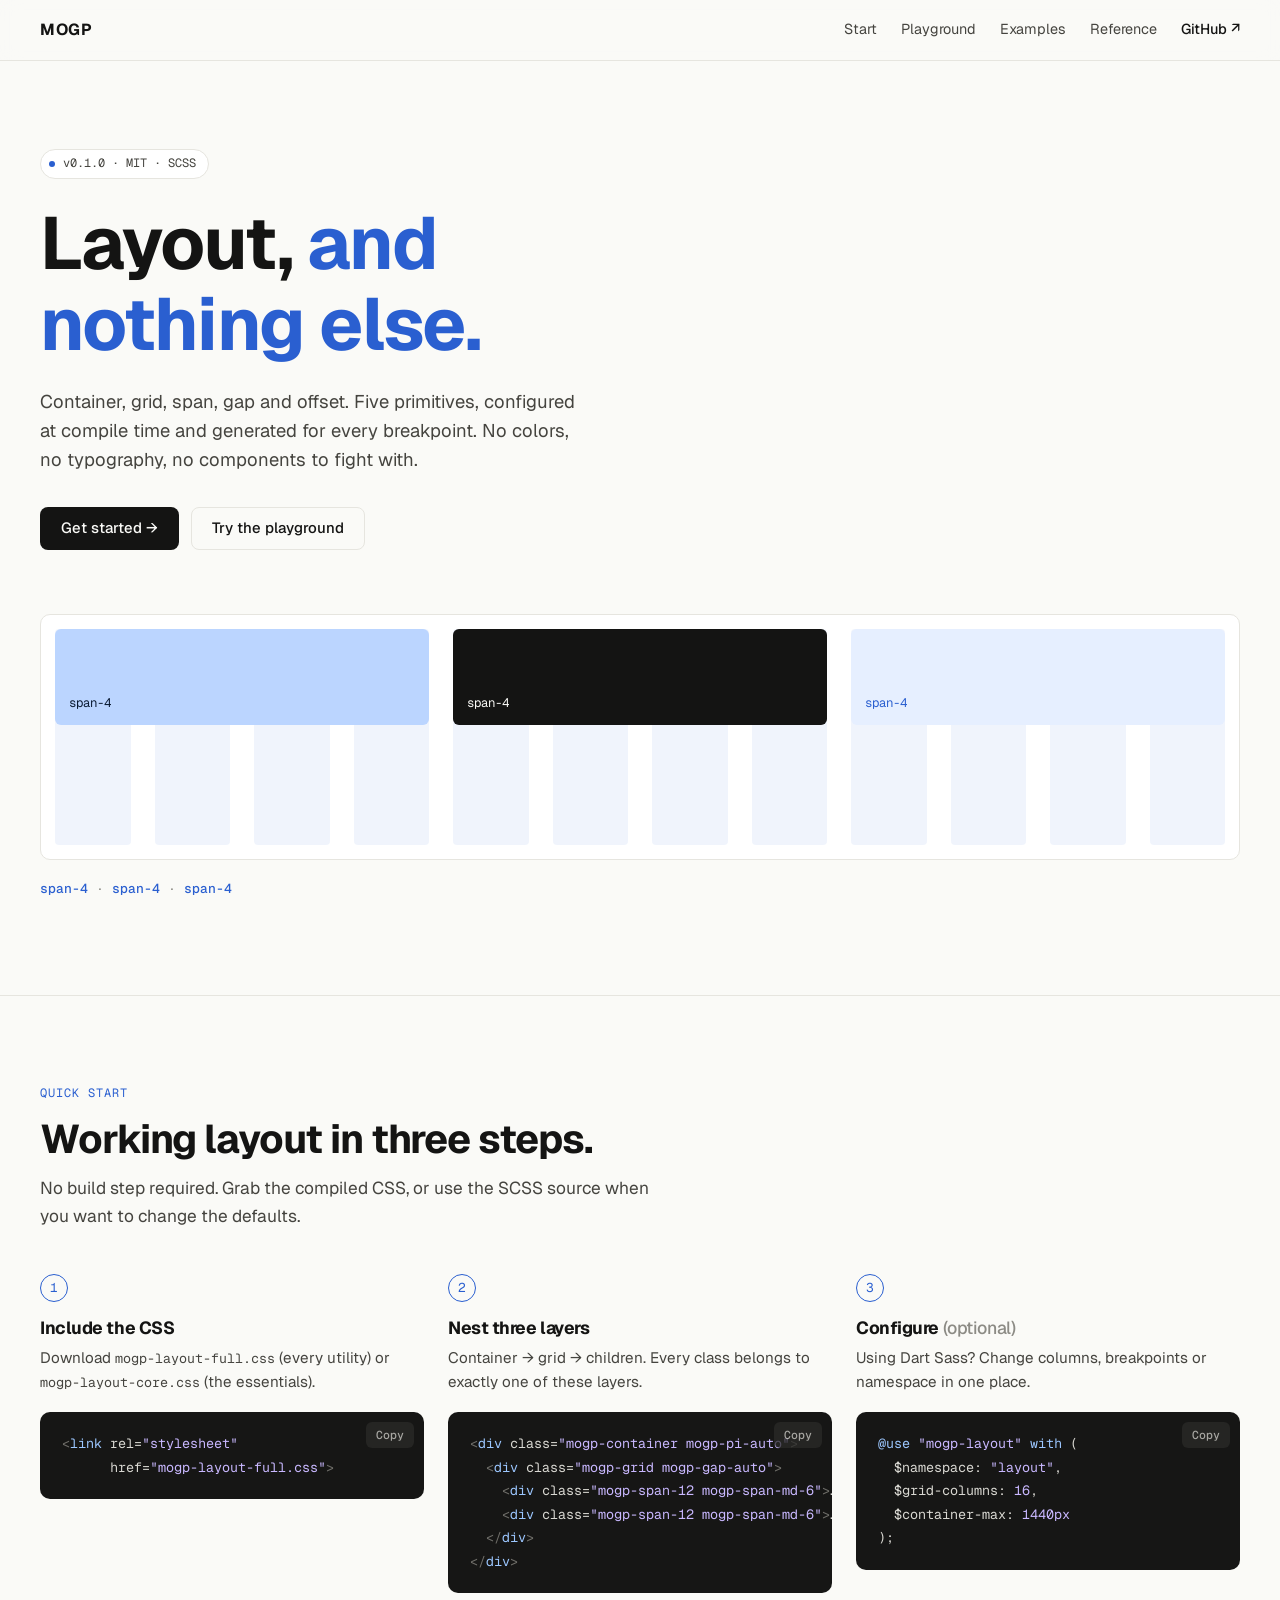
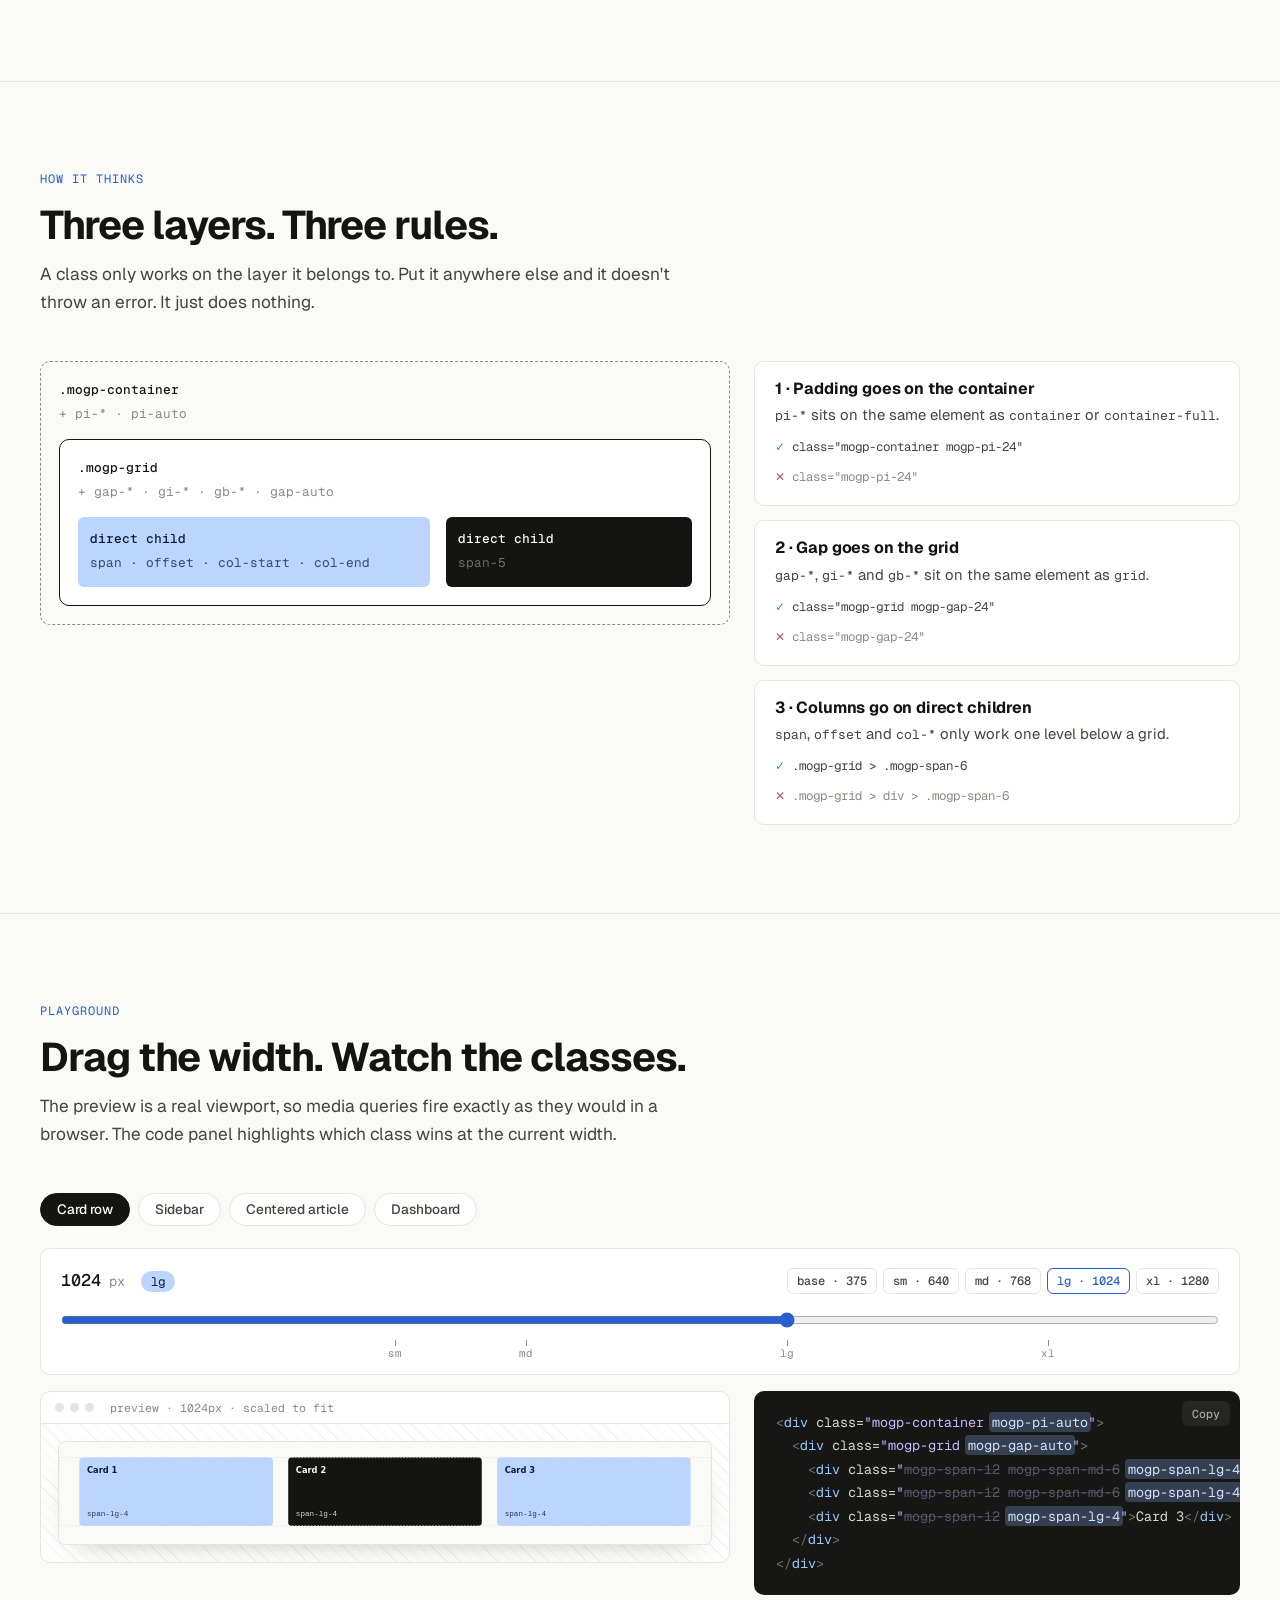
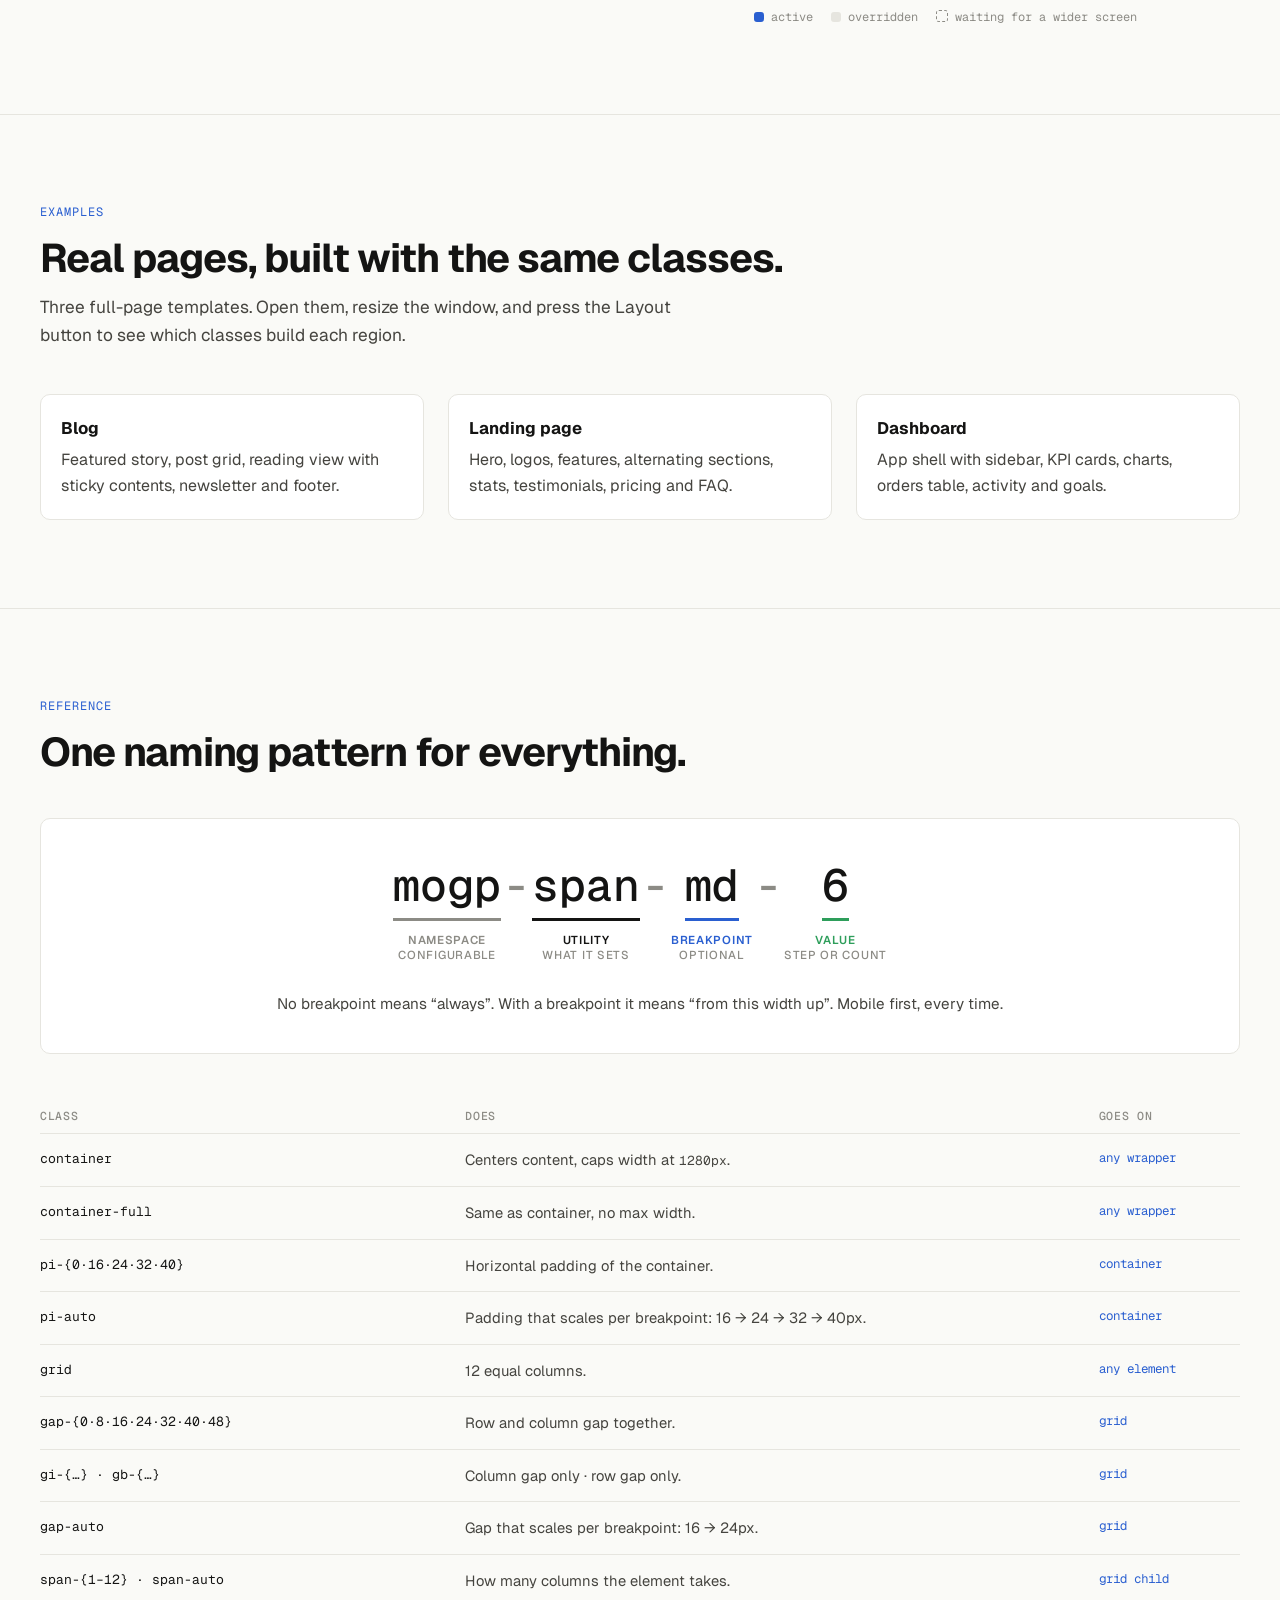
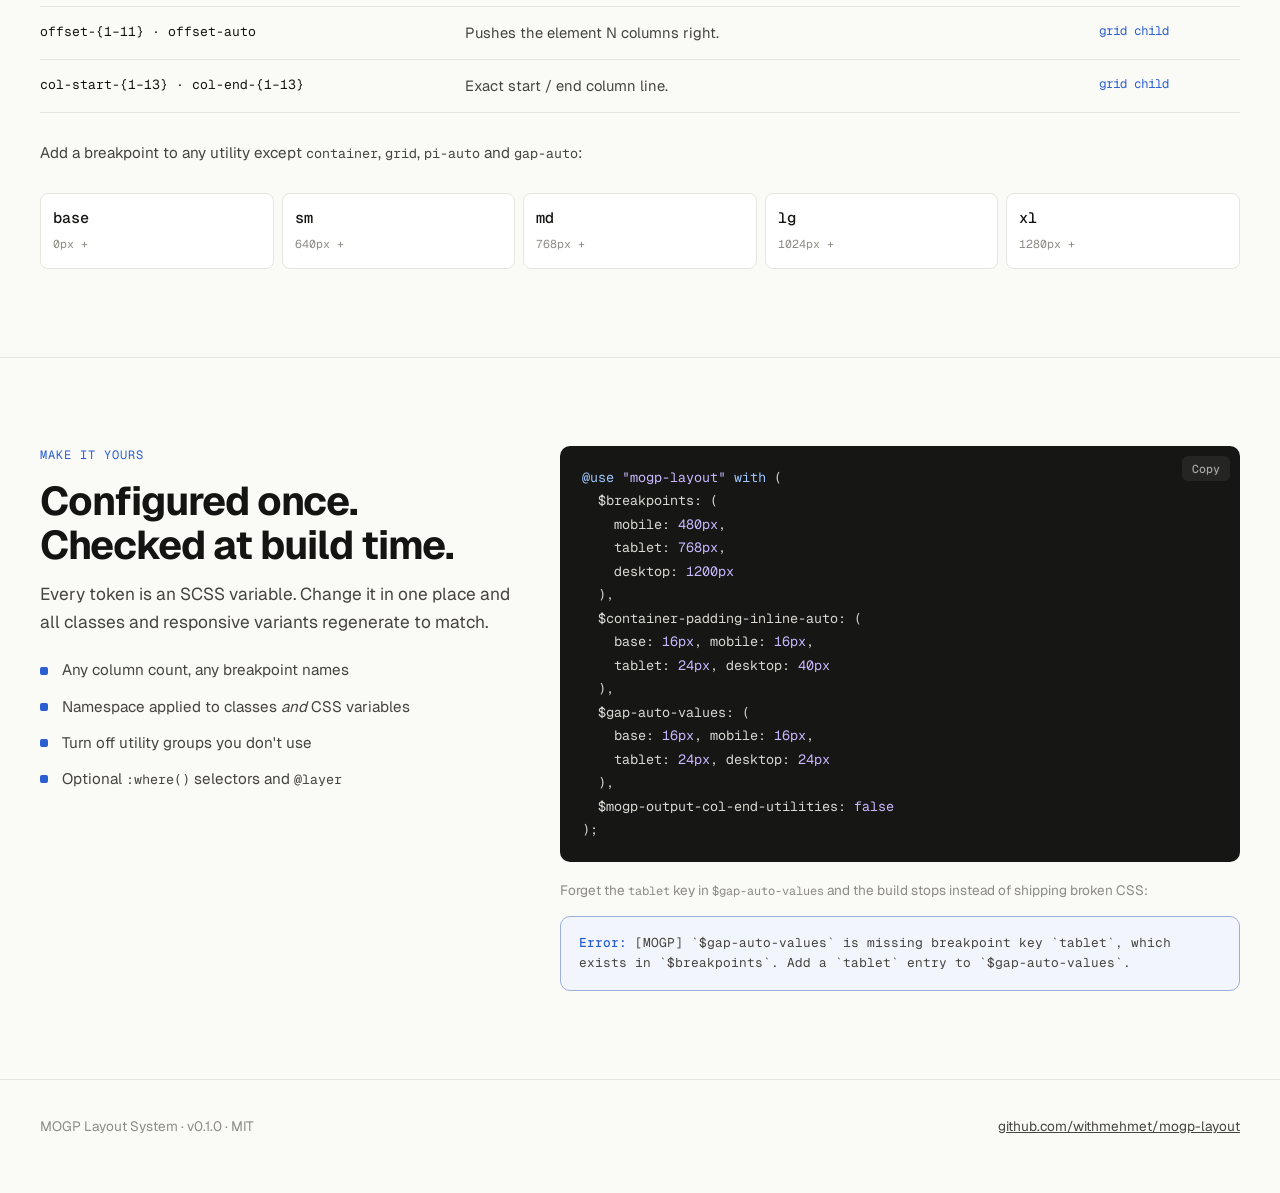
==== commit 3daa51b6: "Add example templates and switch accent to pastel blue" ====
--- a/index.html
+++ b/index.html
@@ -26,8 +26,10 @@
     --muted:     #8C8B85;
     --text:      #45443F;
     --ink:       #141413;
-    --accent:    #E8512A;
-    --accent-2:  #FBE3DA;
+    --accent:    #2A5FD0;   /* text, outlines, small marks */
+    --accent-2:  #E6EFFF;   /* soft tint */
+    --accent-fill: #BBD5FF; /* pastel fill; always paired with --accent-ink */
+    --accent-ink:  #0B1B33;
     --code-bg:   #161615;
     --code-text: #D9D8D2;
     --code-dim:  #6F6E69;
@@ -45,8 +47,10 @@
       --muted:     #85847E;
       --text:      #C4C3BD;
       --ink:       #F4F3EE;
-      --accent:    #FF6A42;
-      --accent-2:  #3A1F16;
+      --accent:    #8DB8FF;
+      --accent-2:  #14233D;
+      --accent-fill: #8DB8FF;
+      --accent-ink:  #0B1B33;
       --code-bg:   #0B0B0A;
       --code-text: #D9D8D2;
       --code-dim:  #5E5D58;
@@ -100,6 +104,14 @@
   .section .lead { margin-top: 14px; font-size: 1.08rem; max-inline-size: 58ch; }
   .section-body { margin-top: 44px; }
 
+  .example-card {
+    display: flex; flex-direction: column; gap: 6px;
+    padding: 20px; border: 1px solid var(--line); border-radius: 10px;
+    background: var(--surface); color: var(--text); text-decoration: none;
+  }
+  .example-card b { color: var(--ink); font-size: 1.05rem; }
+  .example-card:hover, .example-card:focus-visible { border-color: var(--accent); }
+
   /* ---------- hero ---------- */
   .hero { padding-block: 88px 96px; }
   .badge {
@@ -139,7 +151,7 @@
 
   .cell {
     min-block-size: 96px; border-radius: 6px; padding: 12px 14px;
-    background: var(--accent); color: #fff;
+    background: var(--accent-fill); color: var(--accent-ink);
     display: flex; align-items: flex-end;
     font-family: var(--font-mono); font-size: 0.78rem;
     overflow-wrap: anywhere;
@@ -154,7 +166,7 @@
     padding: 20px 22px; overflow-x: auto; white-space: pre; min-inline-size: 0;
   }
   .code .t { color: var(--code-dim); }
-  .code .c { color: #FFB199; }
+  .code .c { color: #C9B8FF; }
   .code .k { color: #9CC7FF; }
   .copy {
     position: absolute; top: 10px; right: 10px;
@@ -183,9 +195,9 @@
   .layer-hint { color: var(--muted); display: block; margin-bottom: 14px; }
   .layer-container { border: 1.5px dashed var(--muted); }
   .layer-grid { border: 1.5px solid var(--ink); background: var(--surface); }
-  .layer-child { border-radius: 6px; background: var(--accent); color: #fff; padding: 12px; min-block-size: 70px; }
-  .layer-child .layer-tag { color: #fff; }
-  .layer-child .layer-hint { color: rgba(255,255,255,.8); margin: 0; }
+  .layer-child { border-radius: 6px; background: var(--accent-fill); color: var(--accent-ink); padding: 12px; min-block-size: 70px; }
+  .layer-child .layer-tag { color: var(--accent-ink); }
+  .layer-child .layer-hint { color: var(--accent-ink); opacity: .75; margin: 0; }
 
   .rules { display: grid; gap: 14px; }
   .rule { background: var(--surface); border: 1px solid var(--line); border-radius: var(--radius); padding: 18px 20px; }
@@ -194,7 +206,7 @@
   .rule .ok, .rule .no { display: block; margin-top: 10px; font-family: var(--font-mono); font-size: 0.78rem; overflow-wrap: anywhere; }
   .rule .ok::before { content: "✓  "; color: #2E9E5B; }
   .rule .no { color: var(--muted); }
-  .rule .no::before { content: "✕  "; color: var(--accent); }
+  .rule .no::before { content: "✕  "; color: #D9484E; }
 
   /* ---------- playground ---------- */
   .pg-presets { display: flex; gap: 8px; flex-wrap: wrap; }
@@ -208,7 +220,7 @@
   .pg-controls { margin-top: 22px; background: var(--surface); border: 1px solid var(--line); border-radius: var(--radius); padding: 18px 20px 12px; }
   .pg-readout { font-family: var(--font-mono); font-size: 0.85rem; color: var(--muted); }
   .pg-readout b { color: var(--ink); font-weight: 500; font-size: 1.05rem; }
-  .pg-readout .bp-pill { color: #fff; background: var(--accent); border-radius: 999px; padding: 2px 10px; margin-left: 8px; font-size: 0.78rem; }
+  .pg-readout .bp-pill { color: var(--accent-ink); background: var(--accent-fill); border-radius: 999px; padding: 2px 10px; margin-left: 8px; font-size: 0.78rem; }
   .bp-jumps { display: flex; gap: 6px; flex-wrap: wrap; }
   .bp-jumps button {
     font: 500 0.75rem/1 var(--font-mono); color: var(--text); cursor: pointer;
@@ -232,7 +244,7 @@
 
   .pg-code { min-inline-size: 0; }
   .tok { border-radius: 4px; padding: 1px 3px; margin: 0 -3px; transition: background .15s, color .15s, opacity .15s; }
-  .tok.is-on { background: color-mix(in srgb, #FF6A42 26%, transparent); color: #FFD2C4; }
+  .tok.is-on { background: color-mix(in srgb, #8DB8FF 26%, transparent); color: #CFE1FF; }
   .tok.is-off { opacity: .38; text-decoration: line-through; text-decoration-color: rgba(255,255,255,.35); }
   .tok.is-wait { opacity: .38; }
   .legend { margin-top: 14px; display: flex; gap: 18px; flex-wrap: wrap; font: 0.75rem/1.4 var(--font-mono); color: var(--muted); }
@@ -295,6 +307,7 @@
     <nav class="nav" aria-label="Sections">
       <a class="nav-hide-sm" href="#start">Start</a>
       <a class="nav-hide-sm" href="#playground">Playground</a>
+      <a class="nav-hide-sm" href="#examples">Examples</a>
       <a class="nav-hide-sm" href="#reference">Reference</a>
       <a class="nav-gh" href="https://github.com/withmehmet/mogp-layout" target="_blank" rel="noopener">GitHub ↗</a>
     </nav>
@@ -465,6 +478,30 @@
   </div>
 </section>
 
+<!-- ============ EXAMPLES ============ -->
+<section class="section" id="examples">
+  <div class="mogp-container mogp-pi-auto">
+    <p class="eyebrow">Examples</p>
+    <h2>Real pages, built with the same classes.</h2>
+    <p class="lead">Three full-page templates. Open them, resize the window, and press the Layout button to see which classes build each region.</p>
+
+    <div class="mogp-grid mogp-gap-auto section-body">
+      <a class="example-card mogp-span-12 mogp-span-md-4" href="examples/blog.html">
+        <b>Blog</b>
+        <span>Featured story, post grid, reading view with sticky contents, newsletter and footer.</span>
+      </a>
+      <a class="example-card mogp-span-12 mogp-span-md-4" href="examples/landing.html">
+        <b>Landing page</b>
+<span>Hero, logos, features, alternating sections, stats, testimonials, pricing and FAQ.</span>
+      </a>
+      <a class="example-card mogp-span-12 mogp-span-md-4" href="examples/dashboard.html">
+        <b>Dashboard</b>
+        <span>App shell with sidebar, KPI cards, charts, orders table, activity and goals.</span>
+      </a>
+    </div>
+  </div>
+</section>
+
 <!-- ============ ANATOMY + REFERENCE ============ -->
 <section class="section" id="reference">
   <div class="mogp-container mogp-pi-auto">
@@ -479,7 +516,7 @@
         <span class="sep">-</span>
         <span class="part" style="--c:var(--accent)"><span class="part-text">md</span><span class="part-label"><b>breakpoint</b>optional</span></span>
         <span class="sep">-</span>
-        <span class="part" style="--c:#3B82F6"><span class="part-text">6</span><span class="part-label"><b>value</b>step or count</span></span>
+        <span class="part" style="--c:#2E9E5B"><span class="part-text">6</span><span class="part-label"><b>value</b>step or count</span></span>
       </div>
       <p class="anatomy-note">No breakpoint means “always”. With a breakpoint it means “from this width up”. Mobile first, every time.</p>
     </div>
@@ -714,12 +751,12 @@
     return `<!DOCTYPE html><html><head><meta charset="utf-8">
 <link rel="stylesheet" href="mogp-layout-full.css">
 <style>
-  :root{--bg:#FAFAF7;--accent:#E8512A;--ink:#141413;--line:#E6E5DF}
-  @media (prefers-color-scheme:dark){:root{--bg:#111110;--accent:#FF6A42;--ink:#F4F3EE;--line:#2A2A28}}
+  :root{--bg:#FAFAF7;--accent:#BBD5FF;--on-accent:#0B1B33;--ink:#141413;--line:#E6E5DF}
+  @media (prefers-color-scheme:dark){:root{--bg:#111110;--accent:#8DB8FF;--on-accent:#0B1B33;--ink:#F4F3EE;--line:#2A2A28}}
   html,body{margin:0;background:var(--bg)}
   body{padding-block:24px;font-family:"Geist Mono",ui-monospace,monospace}
   .wrap{outline:1px dashed var(--line);outline-offset:-1px}
-  .item{min-block-size:84px;border-radius:6px;background:var(--accent);color:#fff;padding:12px;display:flex;flex-direction:column;justify-content:space-between;gap:8px;font-size:12px}
+  .item{min-block-size:84px;border-radius:6px;background:var(--accent);color:var(--on-accent);padding:12px;display:flex;flex-direction:column;justify-content:space-between;gap:8px;font-size:12px}
   .item.alt{background:var(--ink);color:var(--bg)}
   .item.tall{min-block-size:180px}
   .item strong{font-weight:600;font-family:system-ui,sans-serif;font-size:13px}
